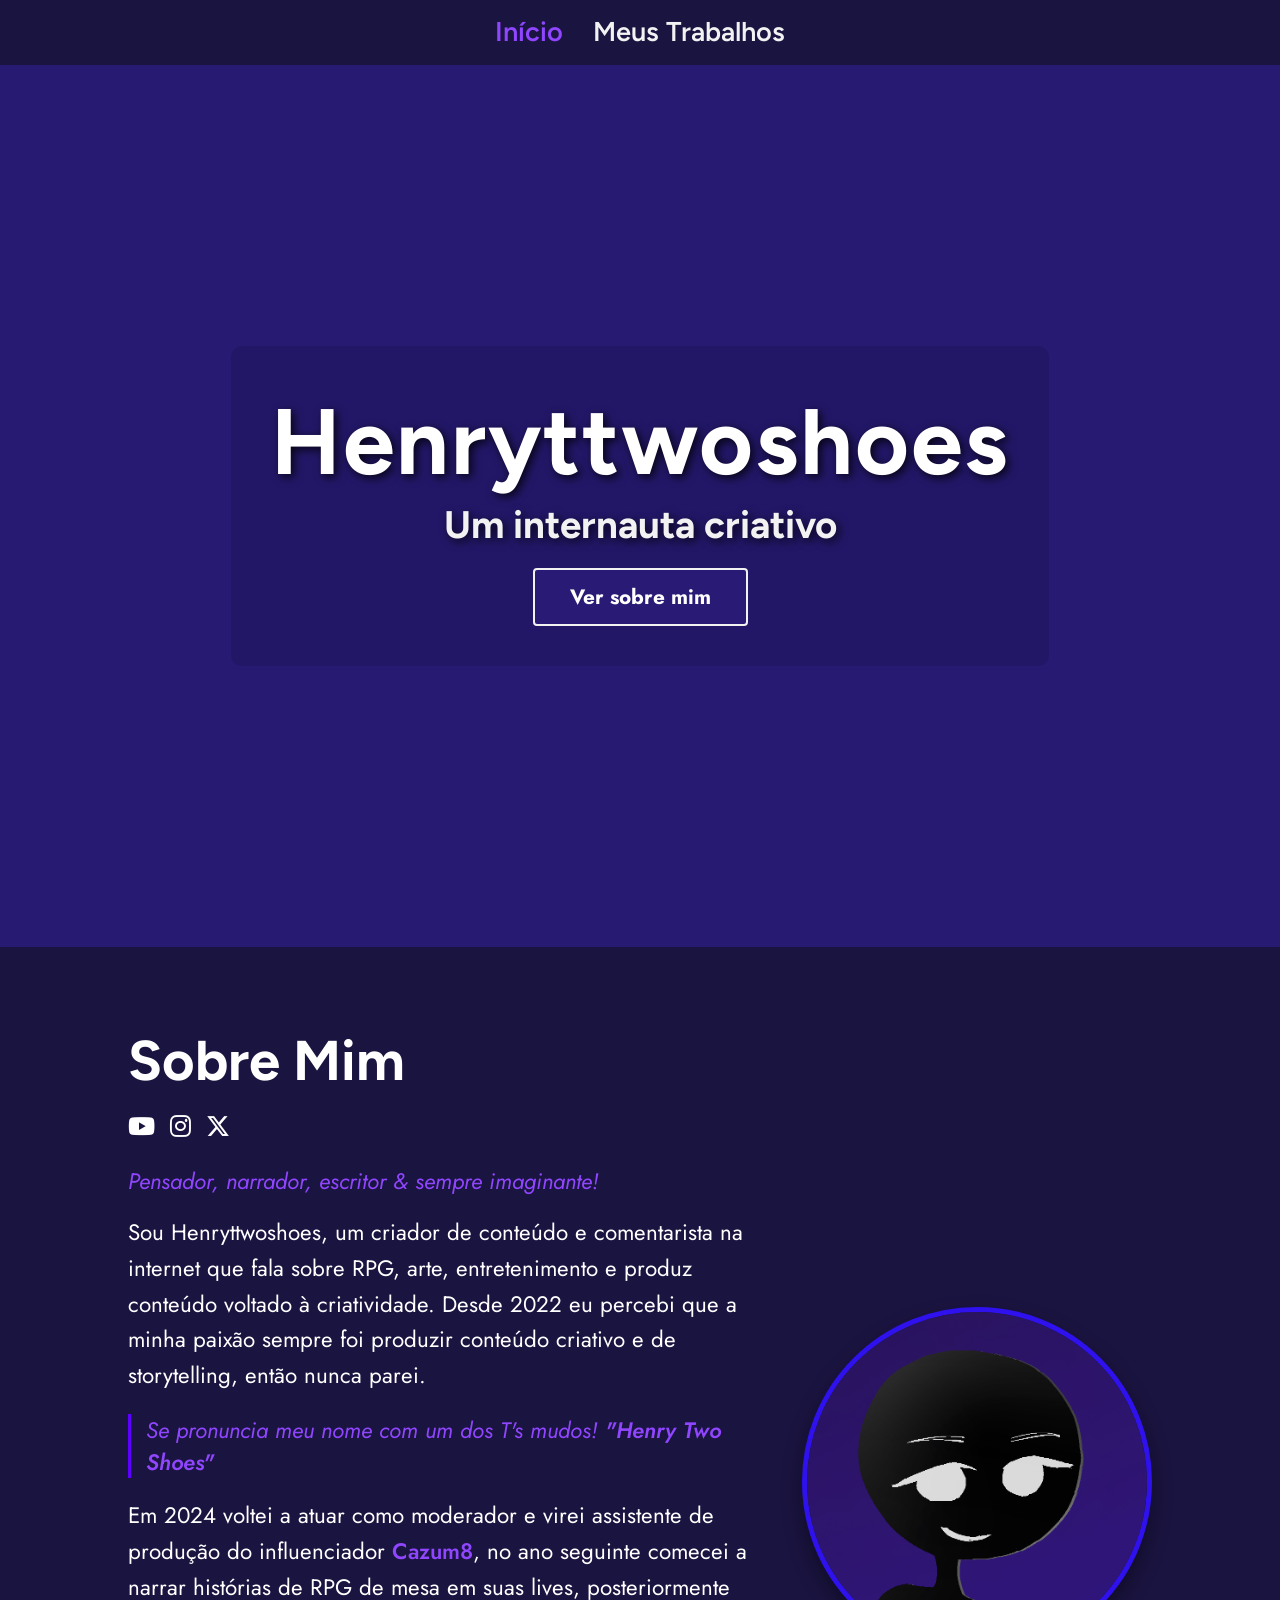
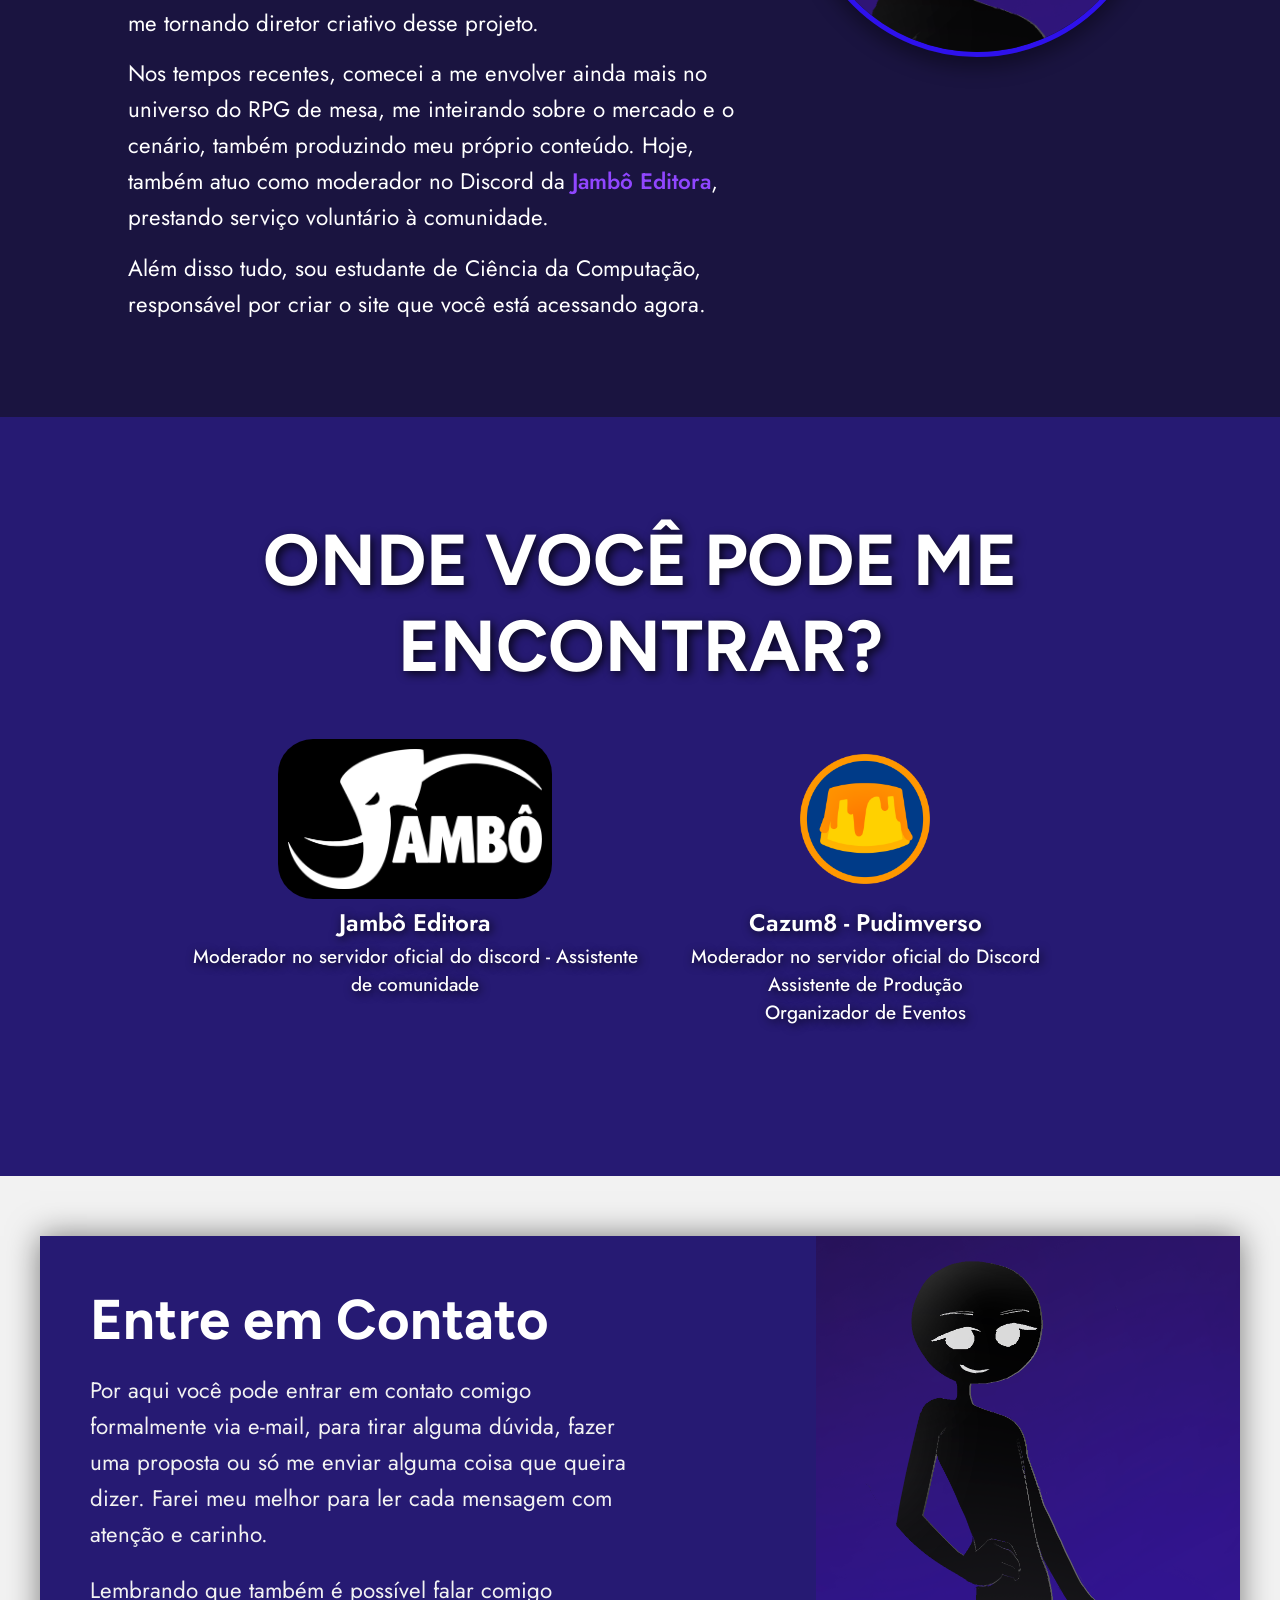
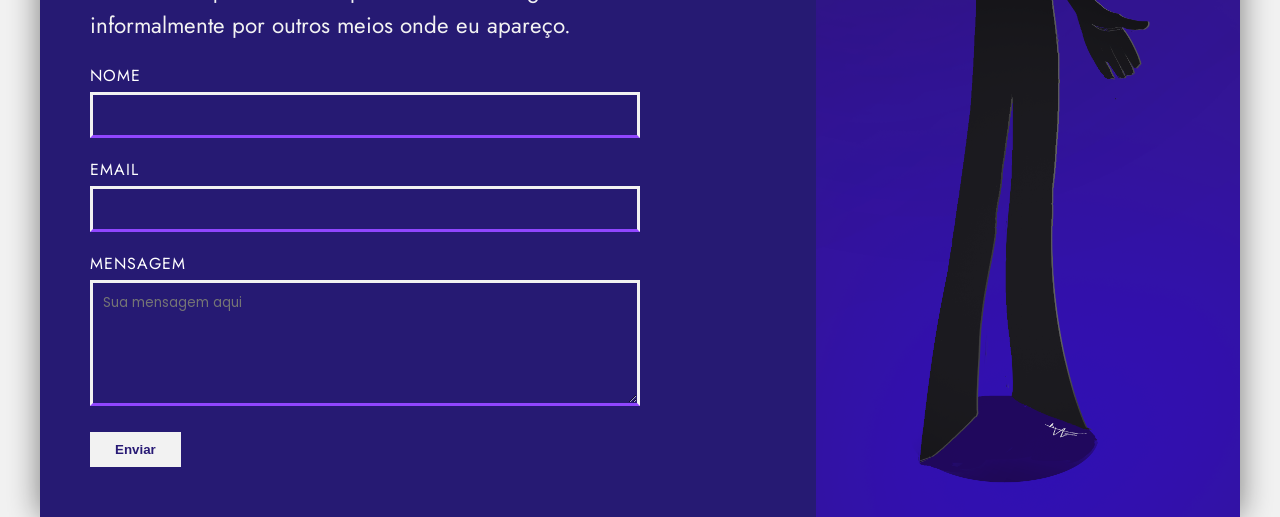
==== index.html @ 30820146 "contribuição do dia, coisas estão indo" ====
<!DOCTYPE html>
<html lang="pt-BR">
<head>
    <meta charset="UTF-8">
    <meta name="viewport" content="width=device-width, initial-scale=1.0">
    <title>Henryttwoshoes</title>
    <link rel="stylesheet" href="https://cdnjs.cloudflare.com/ajax/libs/font-awesome/6.6.0/css/all.min.css">
    <link rel="shortcut icon" href="estilos/imagens/favicon/favicon.ico" type="image/x-icon">
    <link rel="stylesheet" href="estilos/style-index.css">
    <link rel="preconnect" href="https://fonts.googleapis.com">
    <link rel="preconnect" href="https://fonts.gstatic.com" crossorigin>
    <link href="https://fonts.googleapis.com/css2?family=Cinzel:wght@500;700&family=Poppins:wght@300;400;600&display=swap" rel="stylesheet">
    
</head>
<body>
    <header class="navbar">
        <nav>
            <ul>
                <li><a href="index.html" class="active">Início</a></li>
                <li><a href="trabalhos.html">Meus Trabalhos</a></li>
                <!-- <li><a href="#">RPG</a></li> -->
            </ul>
        </nav>
    </header>

    <section class="hero-section">
        <div class="hero-content">
            <h1 class="main-title">Henryttwoshoes</h1>
            <h2 class="descricaoeu">Um internauta criativo</h2>
            <a href="#about" class="cta-button" onclick="scrollToSection1(event)">Ver sobre mim</a>
        </div>
    </section>

    
    <section class="about-section" id="about">
        <!-- <div class="banner-decor left-banners">
            <div class="banner-item red-gold"></div>
            <div class="banner-item gold"></div>
        </div> -->

        <div class="about-container">
            <div class="about-text">
                <h2>Sobre Mim</h2>
                
                <div class="social-icons">
                    <a href="https://www.youtube.com/@Henryttwoshoes2" target="_blank"><i class="fa-brands fa-youtube"></i></a>
                    <a href="https://www.instagram.com/henryttwoshoes/" target="_blank"><i class="fa-brands fa-instagram"></i></a>
                    <a href="https://x.com/henryttwoshoes" target="_blank"><i class="fa-brands fa-x-twitter"></i></a>
                </div>

                <p class="subtitle">Pensador, narrador, escritor & sempre imaginante!</p>
                <p>Sou Henryttwoshoes, um criador de conteúdo e comentarista na internet que fala sobre RPG, arte, entretenimento e produz conteúdo voltado à criatividade. Desde 2022 eu percebi que a minha paixão sempre foi produzir conteúdo criativo e de storytelling, então nunca parei.</p>
                <blockquote class="reviews">
                    Se pronuncia meu nome com um dos T's mudos! <strong>"Henry Two Shoes"</strong>
                </blockquote>
                <p>Em 2024 voltei a atuar como moderador e virei assistente de produção do influenciador <a href="https://x.com/Cazum8Videos" target="_blank"><strong>Cazum8</strong></a>, no ano seguinte comecei a narrar histórias de RPG de mesa em suas lives, posteriormente me tornando diretor criativo desse projeto.</p>
                <p>Nos tempos recentes, comecei a me envolver ainda mais no universo do RPG de mesa, me inteirando sobre o mercado e o cenário, também produzindo meu próprio conteúdo. Hoje, também atuo como moderador no Discord da <a href="https://x.com/jamboeditora" target="_blank"><strong>Jambô Editora</strong></a>, prestando serviço voluntário à comunidade.</p>
                <p>Além disso tudo, sou estudante de Ciência da Computação, responsável por criar o site que você está acessando agora.</p>

            </div>

            <div class="about-image">
                <div class="profile-circle">
                    <img src="estilos/imagens/minha foto bolinha.png" alt="Avatar do Gorila">
                </div>
            </div>
        </div>

        <!-- <div class="banner-decor right-banners">
            <div class="banner-item green"></div>
            <div class="banner-item blue"></div>
        </div> -->
    </section>

    <section class="where-to-find">
        <h2>ONDE VOCÊ PODE ME ENCONTRAR?</h2>
        <div class="associados">


            <!-- CARD DA JAMBÔ -->
            <div class="card-associado">
                <div class="associado-img">
                    <img src="estilos/imagens/associados/3DeT-logo-jambo.png" alt="" style="background-color: black; padding: 10px; border-radius: 35px;">
                </div>
                
                <div class="associado-info">
                    <h3>Jambô Editora</h3>
                    <p>Moderador no servidor oficial do discord - Assistente de comunidade</p>
                </div>
            </div>

            <!-- CARD CAZUM8(PUDIMVERSO) -->
            <div class="card-associado">
                <div class="associado-img">
                    <img src="estilos/imagens/associados/Logo Cazum8.png" alt="" >
                </div>
                
                <div class="associado-info">
                    <h3>Cazum8 - Pudimverso</h3>
                    <p>Moderador no servidor oficial do Discord <br> Assistente de Produção <br>Organizador de Eventos</p>
                </div>
            </div>
            
        </div>
    </section>

    <section class="contact-section">
        <div class="contact-container">
            <div class="contact-form-wrapper">
                <h2>Entre em Contato</h2>
                <p>Por aqui você pode entrar em contato comigo formalmente via e-mail, para tirar alguma dúvida, fazer uma proposta ou só me enviar alguma coisa que queira dizer. Farei meu melhor para ler cada mensagem com atenção e carinho.</p>
                
                <p>Lembrando que também é possível falar comigo informalmente por outros meios onde eu apareço.<br></p>
                <!-- <address class="po-box">
                    <strong>Gorilla of Destiny,</strong><br>
                    61 Bridge Street<br>
                    Kingston<br>
                    HR5 3DJ
                </address> -->

                <form class="contact-form" action="https://api.web3forms.com/submit" method="POST">
                    <input type="hidden" name="access_key" value="36f643bf-e078-46cb-bc10-8b3d074c72fb">
                    <div class="form-group">
                        <label for="name">Nome</label>
                        <input type="text" id="name" name="name" required>
                    </div>
                    <div class="form-group">
                        <label for="email">Email</label>
                        <input type="email" id="email" name="email" required>
                    </div>
                    <div class="form-group">
                        <label for="message">Mensagem</label>
                        <textarea id="message" name="message" rows="5" placeholder="Sua mensagem aqui" required></textarea>
                    </div>
                    <button type="submit" class="submit-btn">Enviar</button>
                </form>
            </div>

            <div class="contact-image-side"></div>
        </div>
    </section>
    <script src="Programação/home.js"></script>

</body>
</html>
---- estilos/style-index.css ----
/* Reset básico e configurações de fontes */
@import url(support.css);



* {
    margin: 0;
    padding: 0;
    box-sizing: border-box;
}

body {
    font-family: 'Jost', sans-serif;
    background-color: var(--cor4); /* Cor roxa/vinho escura de fundo */
    color: #ffffff;
    overflow-x: hidden;
}

h2 {
    font-family: 'Figtree', sans-serif;
}

/* 1. Navbar Estilizada */
.navbar {
    background-color: var(--cor4);
    padding: 15px 0;
    border-bottom: 2px solid var(--cor4);
    position: sticky;
    top: 0;
    z-index: 1000;
}

.navbar nav ul {
    display: flex;
    justify-content: center;
    align-items: center;
    list-style: none;
    gap: 30px;
}

.navbar nav ul li a {
    color: var(--cor1);
    text-decoration: none;
    font-size: 1.7rem;
    font-weight: 600;
    transition: color 0.3s;
    font-family: 'Figtree', serif;
}

.navbar nav ul li a:hover, 
.navbar nav ul li a.active {
    color: var(--corDestaque); /* Tom amarelado/dourado ativo */
}

.cart-icon {
    position: relative;
}

.cart-icon span {
    background-color: #ffca36;
    color: #000;
    font-size: 10px;
    padding: 2px 6px;
    border-radius: 50%;
    position: absolute;
    top: -10px;
    right: -15px;
}

/* 2. Hero / Banner Section */
.hero-section {
    background-color: var(--cor5);
    background-size: cover;
    height: 98dvh;
    display: flex;
    justify-content: center;
    align-items: center;
    text-align: center;
    position: relative;
}

.hero-content {
    background: rgba(0, 0, 0, 0.1);
    padding: 40px;
    border-radius: 10px;
}

.main-title {
    font-family: 'Figtree', serif;
    font-size: 5.8rem;
    color: #ffffff;
    text-shadow: 3px 3px 10px rgba(0, 0, 0, 0.8);
    margin-bottom: 5px;
    letter-spacing: 2px;
}

.descricaoeu{
    margin-bottom: 20px;
    font-size: 2.4rem;
    color: var(--cor1);
    text-shadow: 3px 3px 10px rgba(0, 0, 0, 0.8)
}

.cta-button {
    display: inline-block;
    background-color: var(--cor3);
    color: #ffffff;
    padding: 12px 35px;
    text-decoration: none;
    border: 2px solid var(--cor1);
    font-size: 1.3rem;
    font-weight: bold;
    border-radius: 4px;
    transition: all 0.3s ease;
}

.cta-button:hover {
    background-color: var(--cor1);
    color: var(--cor3)
}

/* 3. About Section */
.about-section {
    background-color: var(--cor4);
    padding: 80px 10%;
    position: relative;
    display: flex;
    justify-content: space-between;
    align-items: center;

    & a, a > strong {
        text-decoration: none;
        transition: color 0.3s
    }

    
}

.about-section a:hover > strong:hover  {
    color: var(--cor1);
    
}

.about-container {
    display: flex;
    align-items: center;
    gap: 50px;
    z-index: 2;
}

.about-text {
    flex: 1;

}

.about-text h2 {
    font-family: 'Figtree', serif;
    font-size: 3.5rem;
    margin-bottom: 15px;
}

.social-icons {
    margin-bottom: 20px;
    display: flex;
    gap: 15px;
}

.social-icons a {
    color: #ffffff;
    font-size: 24px;
    transition: color 0.3s;
}

.social-icons a:hover {
    color: var(--corDestaque);
}

.subtitle {
    font-style: italic;
    color: var(--corDestaque);
    margin-bottom: 15px;
}

.about-text p {
    line-height: 1.6;
    margin-bottom: 15px;
    font-size: 1.4rem;
}

.reviews {
    border-left: 3px solid var(--corDestaque2);
    padding-left: 15px;
    margin: 20px 0;
    font-style: italic;
    color: var(--corDestaque);
    font-size: 1.4rem;
}

/* Perfil Circular */
.about-image {
    flex: 0 0 300px;
}

.profile-circle {
    width: 350px;
    height: 350px;
    border-radius: 50%;
    border: 5px solid #2e11ed;
    overflow: hidden;
    box-shadow: 0 10px 20px rgba(0,0,0,0.4);
}

.profile-circle img {
    width: 100%;
    height: 100%;
    object-fit: cover;
}

/* Elementos visuais das bandeiras laterais (conforme imagens) */
.banner-decor {
    position: absolute;
    top: 0;
    height: 150px;
    display: flex;
    gap: 10px;
}
.left-banners { left: 20px; }
.right-banners { right: 20px; }

.banner-item {
    width: 40px;
    height: 120px;
    background-color: #ccc;
    border-bottom-left-radius: 20px;
    border-bottom-right-radius: 20px;
    opacity: 0.7;
}
.red-gold { background: linear-gradient(#b81d24, #dda15e); }
.gold { background: #dda15e; }
.green { background: #606c38; }
.blue { background: #0077b6; }


/* 4. Contact Section */
.contact-section {
    background-color: var(--cor1); /* Cor rosa claro de transição no fundo externo */
    padding: 60px 0 0 0;
}

.contact-container {
    display: flex;
    background-color: var(--cor5); /* Caixa interna volta ao vinho */
    max-width: 1200px;
    margin: 0 auto;
    box-shadow: 0 0 30px rgba(0,0,0,0.5);
}

.contact-form-wrapper {
    flex: 1;
    padding: 50px;
}

.contact-form-wrapper h2 {
    font-family: 'Figtree', serif;
    font-size: 3.5rem;
    margin-bottom: 20px;
}



.contact-form-wrapper p, .po-box {
    font-size: 1.4rem;
    line-height: 1.6;
    margin-bottom: 20px;
    color: var(--cor1);
}

.po-box {
    display: block;
    font-style: normal;
    background: rgba(0, 0, 0, 0.2);
    padding: 15px;
    border-radius: 5px;
}

/* Inputs do Form */
.form-group {
    margin-bottom: 20px;
}

.form-group label {
    display: block;
    font-size: 1.rem;
    margin-bottom: 5px;
    text-transform: uppercase;
    letter-spacing: 1px;
}

.form-group input, .form-group textarea {
    width: 100%;
    background-color: transparent;
    border: 3px solid var(--cor1);
    border-bottom: 3px solid var(--corDestaque);
    padding: 10px;
    color: #fff;
    font-family: 'Poppins', sans-serif;
}

.form-group input:focus, .form-group textarea:focus {
    outline: none;
    border-color: var(--corDestaque);
    background-color: rgba(255, 255, 255, 0.05);
}

.submit-btn {
    background-color: var(--cor1);
    color: var(--cor3);
    border: none;
    padding: 10px 25px;
    font-weight: bold;
    cursor: pointer;
    transition: background 0.3s;
}

.submit-btn:hover {
    background-color: #fff;
}

/* Imagem lateral direita no formulário */
.contact-image-side {
    flex: 1;
    background: url('imagens/henry_foda.png') no-repeat right center; /* Troque pela imagem do castelo */
    background-size: contain;
}




.where-to-find {
    background-color: var(--cor5);
    padding: 100px 10%;
    padding-bottom: 150px;
    justify-content: center;
    align-items: center;
    text-align: center;
    position: relative;

    & h2 {
        font-family: 'Figtree', serif;
        font-size: 4.5rem;
        margin-bottom: 50px;
        text-shadow: 3px 3px 10px rgba(0, 0, 0, 0.8);
    }
}

.associados {
    display: flex;
    flex-wrap: wrap;
    flex-direction: row;
    justify-content: center;
    align-items: flex-start;
    

    & .card-associado {
        flex: 0 1 450px;
    }

    & .associado-img {
        max-width: 300px;
        max-height: 200px;
        margin: auto;

        & img {
            max-width: 100%;
            max-height: 160px;
            
        }

    }
    
}

.associado-info {
    text-shadow: 2px 2px 10px rgba(0, 0, 0, 0.8);;
        & h3 {
            font-size: 1.5rem;
            font-weight: 600;
        }

        & p {
            font-size: 1.2rem;
            margin-top: 2px;
            font-weight: 450;
        }
    }



    /* Responsividade Básica */
@media (max-width: 768px) {
    .about-container, .contact-container {
        flex-direction: column;
    }
    .main-title {
        font-size: 2.5rem;
    }
    .contact-image-side {
        height: 300px;
    }

    .navbar ul {
        padding: 5px;

    }

    .banner-decor { display: none; }

    .profile-circle {
    width: 300px;
    height: 300px;
    border-radius: 50%;
    border: 5px solid #2e11ed;
    overflow: hidden;
    box-shadow: 0 10px 20px rgba(0,0,0,0.4);
    }



    .where-to-find {
    background-color: var(--cor5);
    padding: 80px 10%;
    justify-content: center;
    align-items: center;
    text-align: center;
    position: relative;

    & h2 {
        font-family: 'Figtree', serif;
        margin-top: 5px;
        font-size: 2.1rem;
        margin-bottom: 15px;
        text-shadow: 3px 3px 10px rgba(0, 0, 0, 0.8);
    }

    & p {
        margin: 0 10%;
    }
}

.associados {
    display: flex;
    flex-wrap: wrap;
    flex-direction: column;
    justify-content: center;
    align-items: center;

    & .card-associado {
        flex: 1 1 100px;
        margin: 15px 0 ;
    }

    & .associado-img {
        max-width: 300px;
        margin: auto;

        & img {
            max-width: 100%;
            max-height: 160px;
            
        }

    }
    
}
}
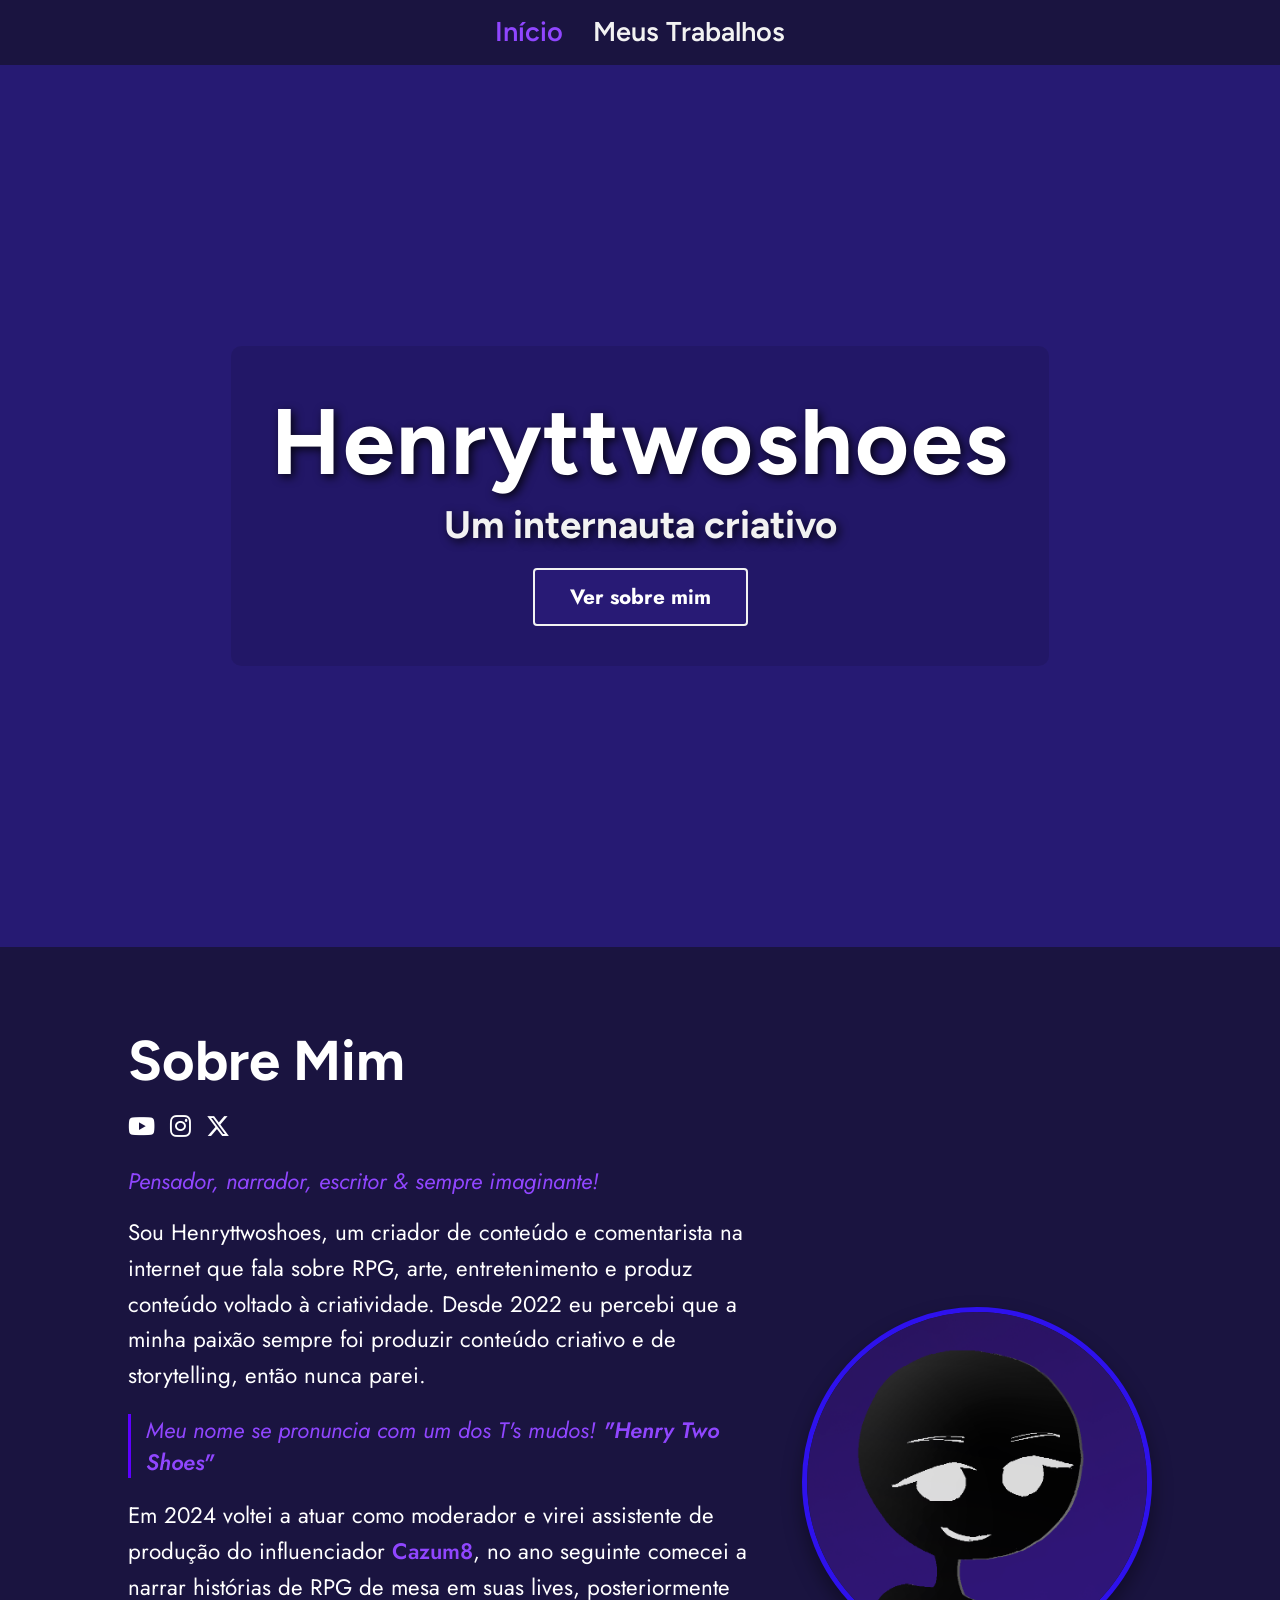
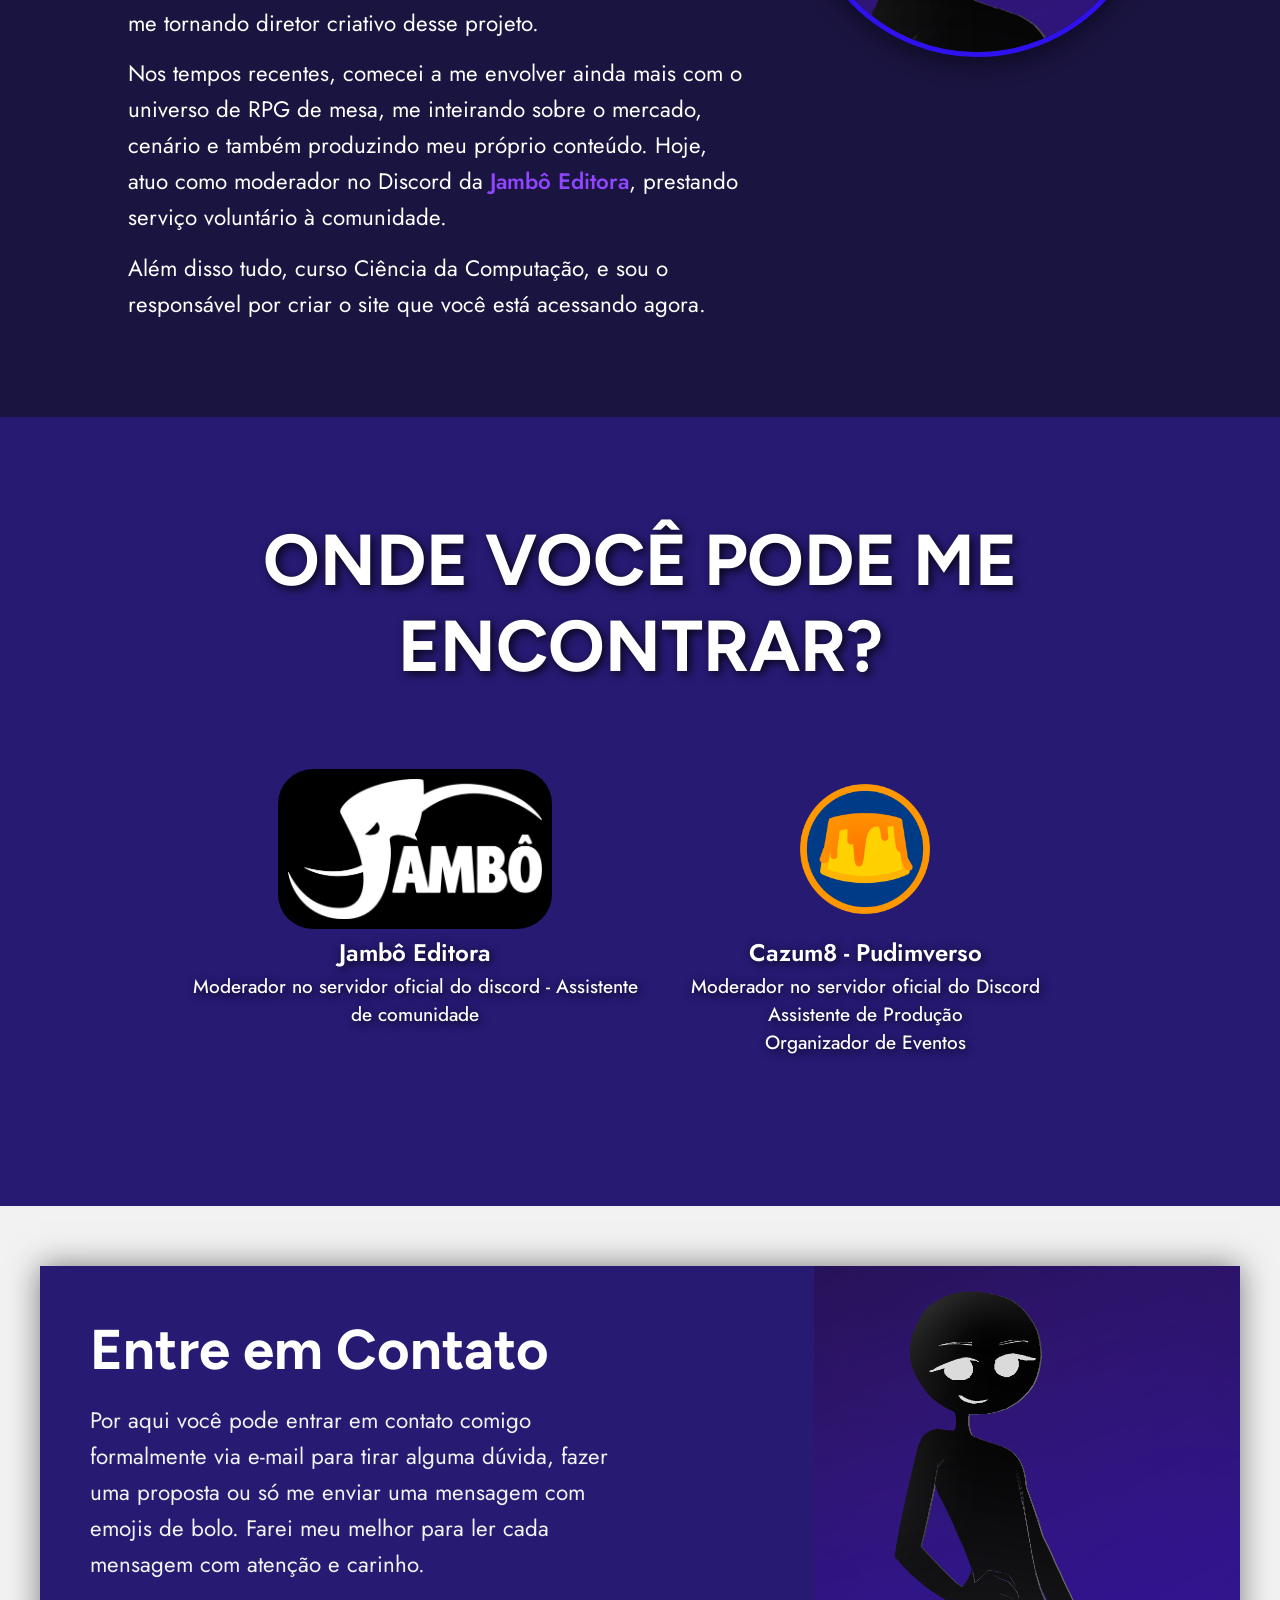
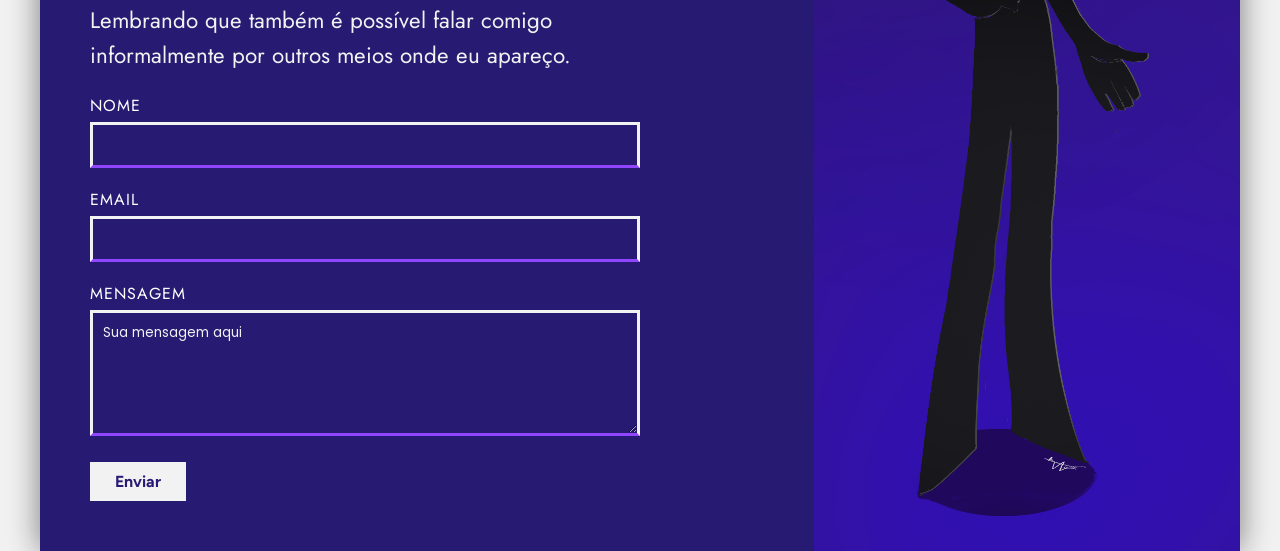
==== commit b43b470f: "agora sim são os últimos ajustes do dia" ====
--- a/index.html
+++ b/index.html
@@ -49,13 +49,13 @@
                 </div>
 
                 <p class="subtitle">Pensador, narrador, escritor & sempre imaginante!</p>
-                <p>Sou Henryttwoshoes, um criador de conteúdo e comentarista na internet que fala sobre RPG, arte, entretenimento e produz conteúdo voltado à criatividade. Desde 2022 eu percebi que a minha paixão sempre foi produzir conteúdo criativo e de storytelling, então nunca parei.</p>
+                <p>Sou Henryttwoshoes, um criador de conteúdo e comentarista na internet que fala sobre RPG, arte, entretenimento e     produz conteúdo voltado à criatividade. Desde 2022 eu percebi que a minha paixão sempre foi produzir conteúdo criativo e de storytelling, então nunca parei.</p>
                 <blockquote class="reviews">
-                    Se pronuncia meu nome com um dos T's mudos! <strong>"Henry Two Shoes"</strong>
+                    Meu nome se pronuncia com um dos T's mudos! <strong>"Henry Two Shoes"</strong>
                 </blockquote>
                 <p>Em 2024 voltei a atuar como moderador e virei assistente de produção do influenciador <a href="https://x.com/Cazum8Videos" target="_blank"><strong>Cazum8</strong></a>, no ano seguinte comecei a narrar histórias de RPG de mesa em suas lives, posteriormente me tornando diretor criativo desse projeto.</p>
-                <p>Nos tempos recentes, comecei a me envolver ainda mais no universo do RPG de mesa, me inteirando sobre o mercado e o cenário, também produzindo meu próprio conteúdo. Hoje, também atuo como moderador no Discord da <a href="https://x.com/jamboeditora" target="_blank"><strong>Jambô Editora</strong></a>, prestando serviço voluntário à comunidade.</p>
-                <p>Além disso tudo, sou estudante de Ciência da Computação, responsável por criar o site que você está acessando agora.</p>
+                <p>Nos tempos recentes, comecei a me envolver ainda mais com o universo de RPG de mesa, me inteirando sobre o mercado, cenário e também produzindo meu próprio conteúdo. Hoje, atuo como moderador no Discord da <a href="https://x.com/jamboeditora" target="_blank"><strong>Jambô Editora</strong></a>, prestando serviço voluntário à comunidade.</p>
+                <p>Além disso tudo, curso Ciência da Computação, e sou o responsável por criar o site que você está acessando agora.</p>
 
             </div>
 
@@ -108,7 +108,7 @@
         <div class="contact-container">
             <div class="contact-form-wrapper">
                 <h2>Entre em Contato</h2>
-                <p>Por aqui você pode entrar em contato comigo formalmente via e-mail, para tirar alguma dúvida, fazer uma proposta ou só me enviar alguma coisa que queira dizer. Farei meu melhor para ler cada mensagem com atenção e carinho.</p>
+                <p>Por aqui você pode entrar em contato comigo formalmente via e-mail para tirar alguma dúvida, fazer uma proposta ou só me enviar uma mensagem com emojis de bolo. Farei meu melhor para ler cada mensagem com atenção e carinho.</p>
                 
                 <p>Lembrando que também é possível falar comigo informalmente por outros meios onde eu apareço.<br></p>
                 <!-- <address class="po-box">
--- a/estilos/style-index.css
+++ b/estilos/style-index.css
@@ -313,17 +313,25 @@
 }
 
 .submit-btn {
+    font-family: 'Figtree';
+    font-size: 100%;
+
     background-color: var(--cor1);
     color: var(--cor3);
     border: none;
     padding: 10px 25px;
     font-weight: bold;
     cursor: pointer;
-    transition: background 0.3s;
+    transition: background 0.3s, color 0.3s;
 }
 
 .submit-btn:hover {
-    background-color: #fff;
+    background-color: var(--corDestaque);
+    color: var(--cor1);
+}
+
+textarea::placeholder{
+    color: rgb(242, 242, 242);
 }
 
 /* Imagem lateral direita no formulário */
@@ -348,7 +356,7 @@
     & h2 {
         font-family: 'Figtree', serif;
         font-size: 4.5rem;
-        margin-bottom: 50px;
+        margin-bottom: 80px;
         text-shadow: 3px 3px 10px rgba(0, 0, 0, 0.8);
     }
 }
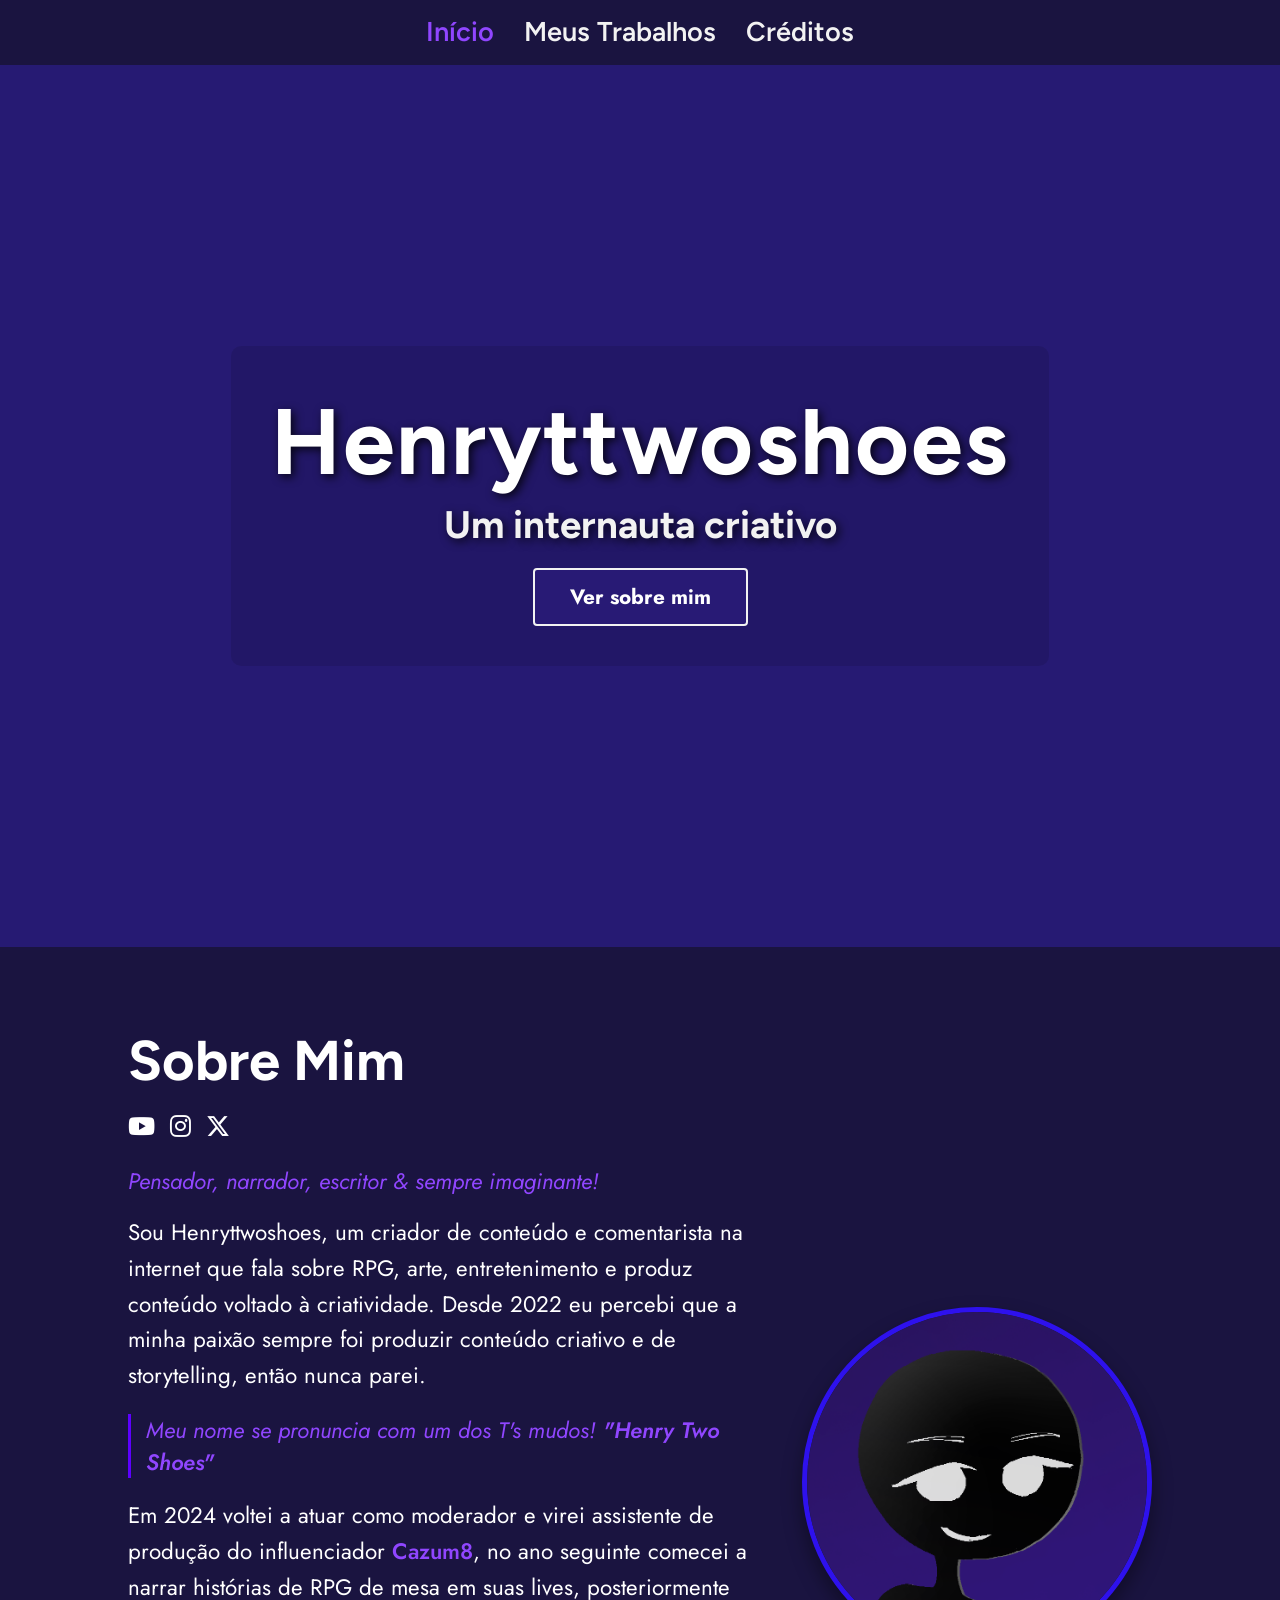
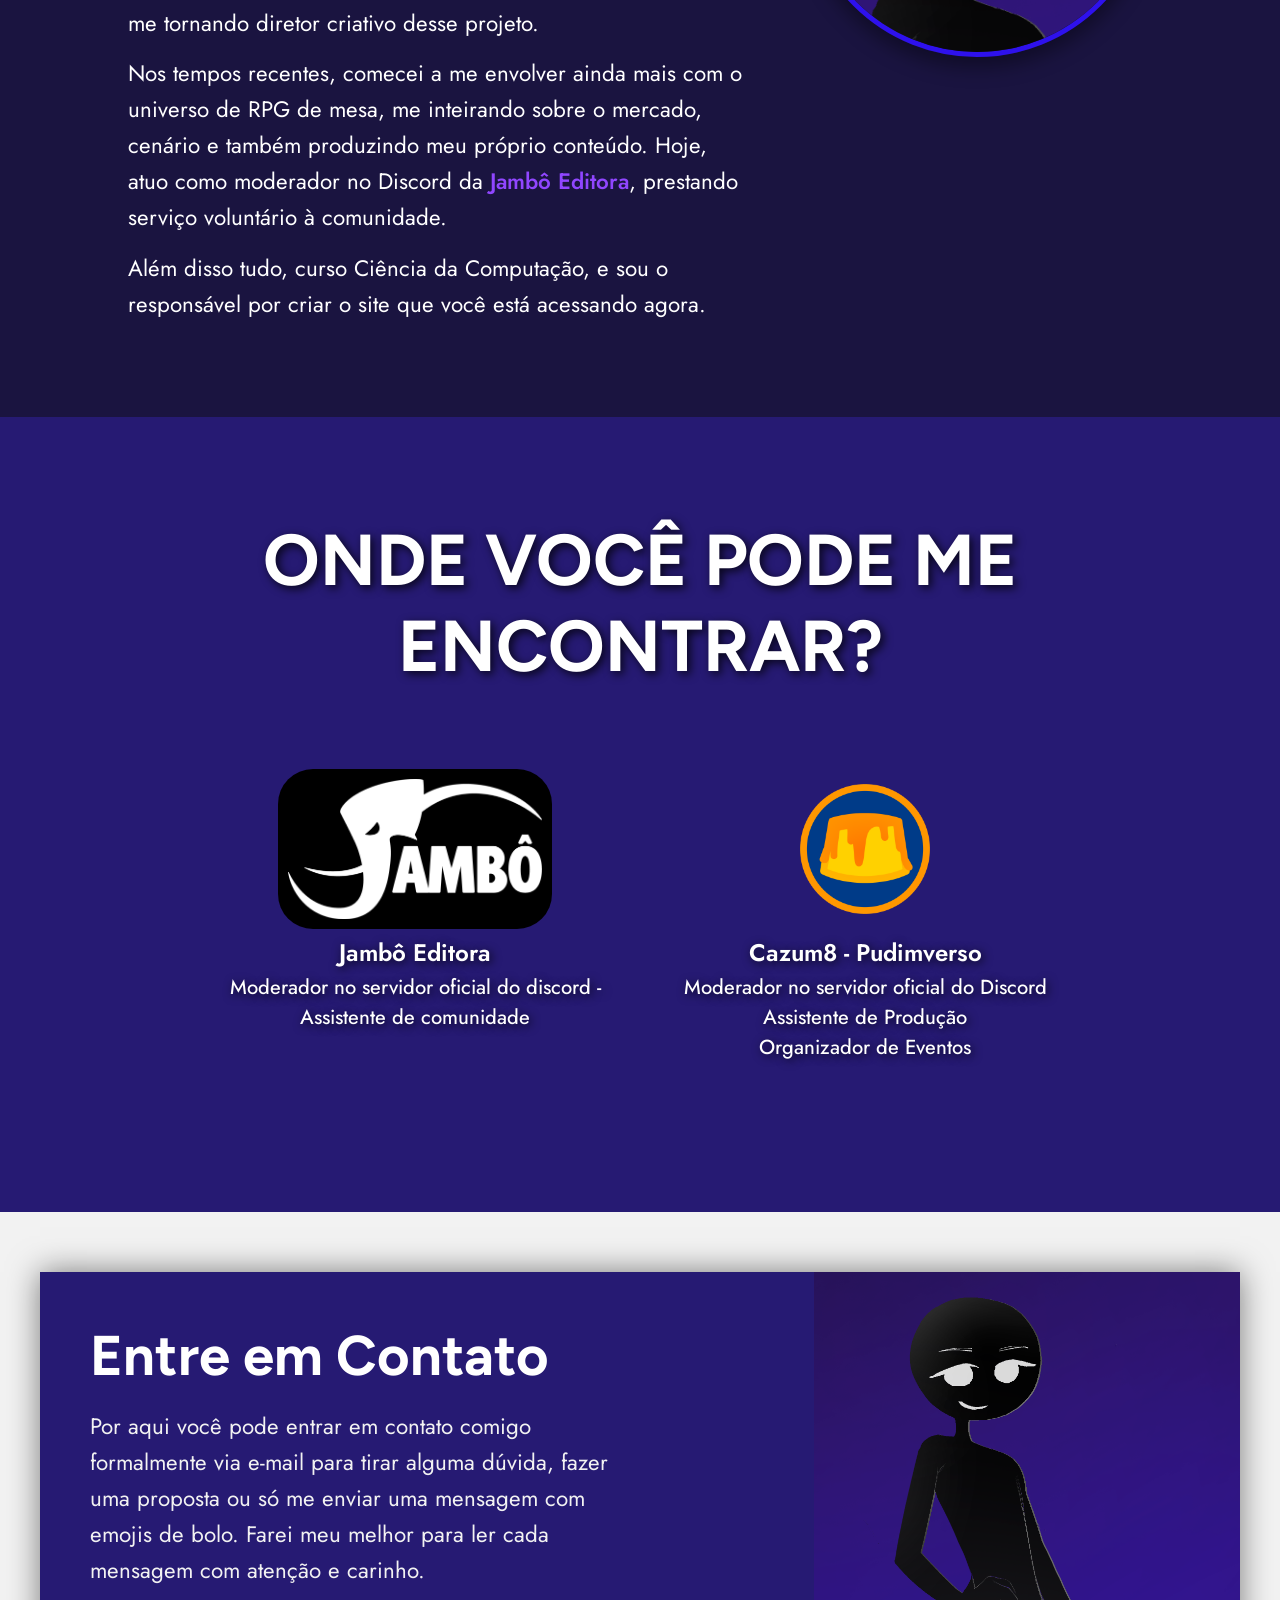
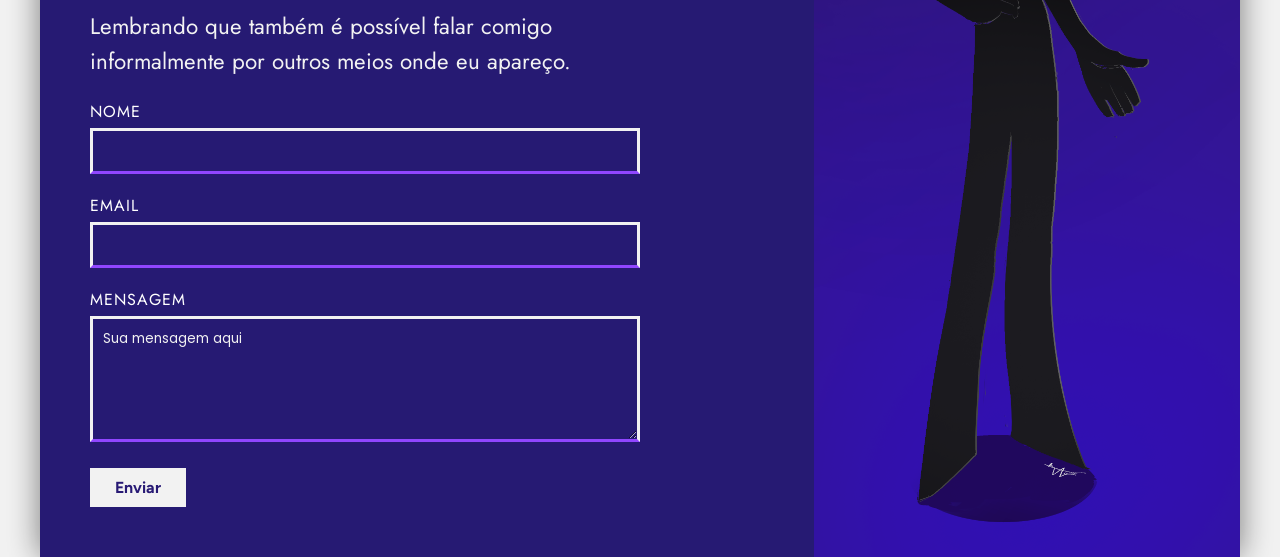
==== commit 0f20c5f5: "rascunhos iniciais" ====
--- a/index.html
+++ b/index.html
@@ -18,7 +18,8 @@
             <ul>
                 <li><a href="index.html" class="active">Início</a></li>
                 <li><a href="trabalhos.html">Meus Trabalhos</a></li>
-                <!-- <li><a href="#">RPG</a></li> -->
+                <li><a href="#">Créditos</a></li>
+                 <!-- <li><a href="#">RPG</a></li> -->
             </ul>
         </nav>
     </header>
--- a/estilos/style-index.css
+++ b/estilos/style-index.css
@@ -396,7 +396,7 @@
         }
 
         & p {
-            font-size: 1.2rem;
+            font-size: 1.27rem;
             margin-top: 2px;
             font-weight: 450;
         }
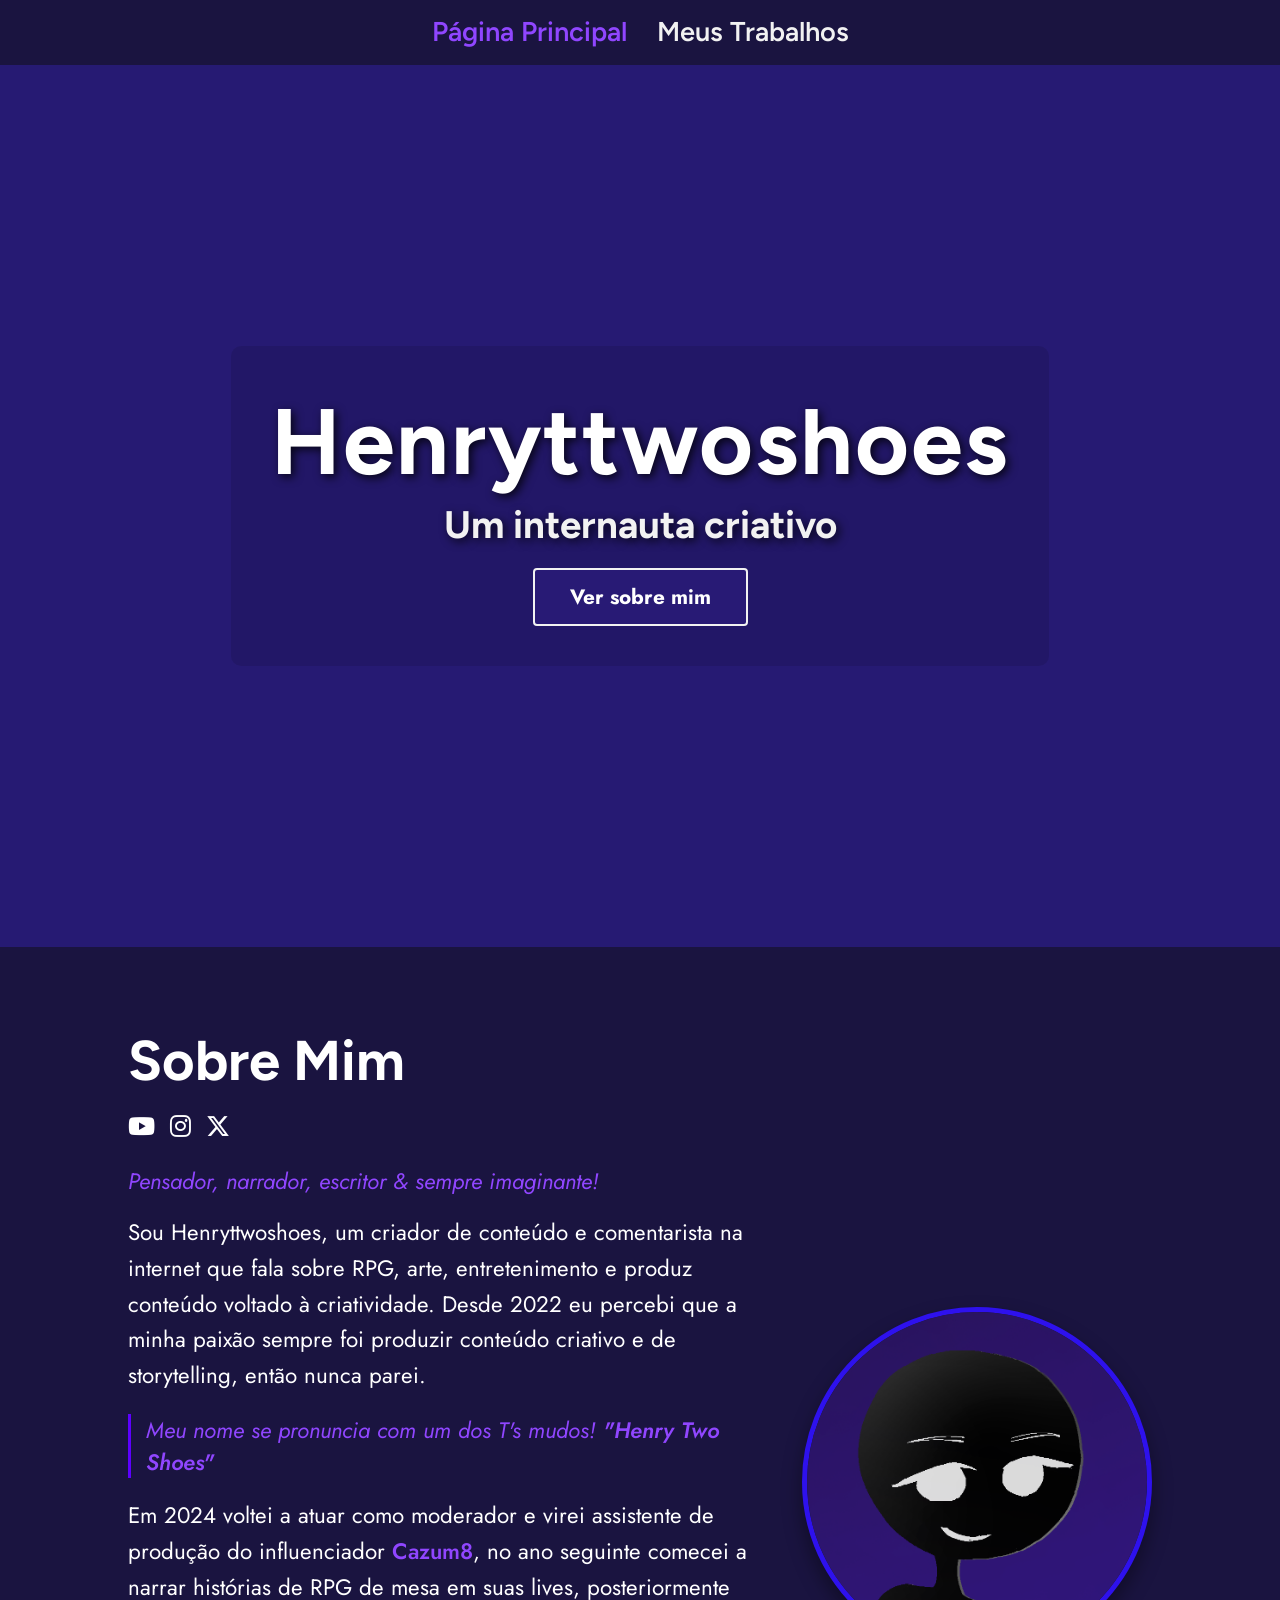
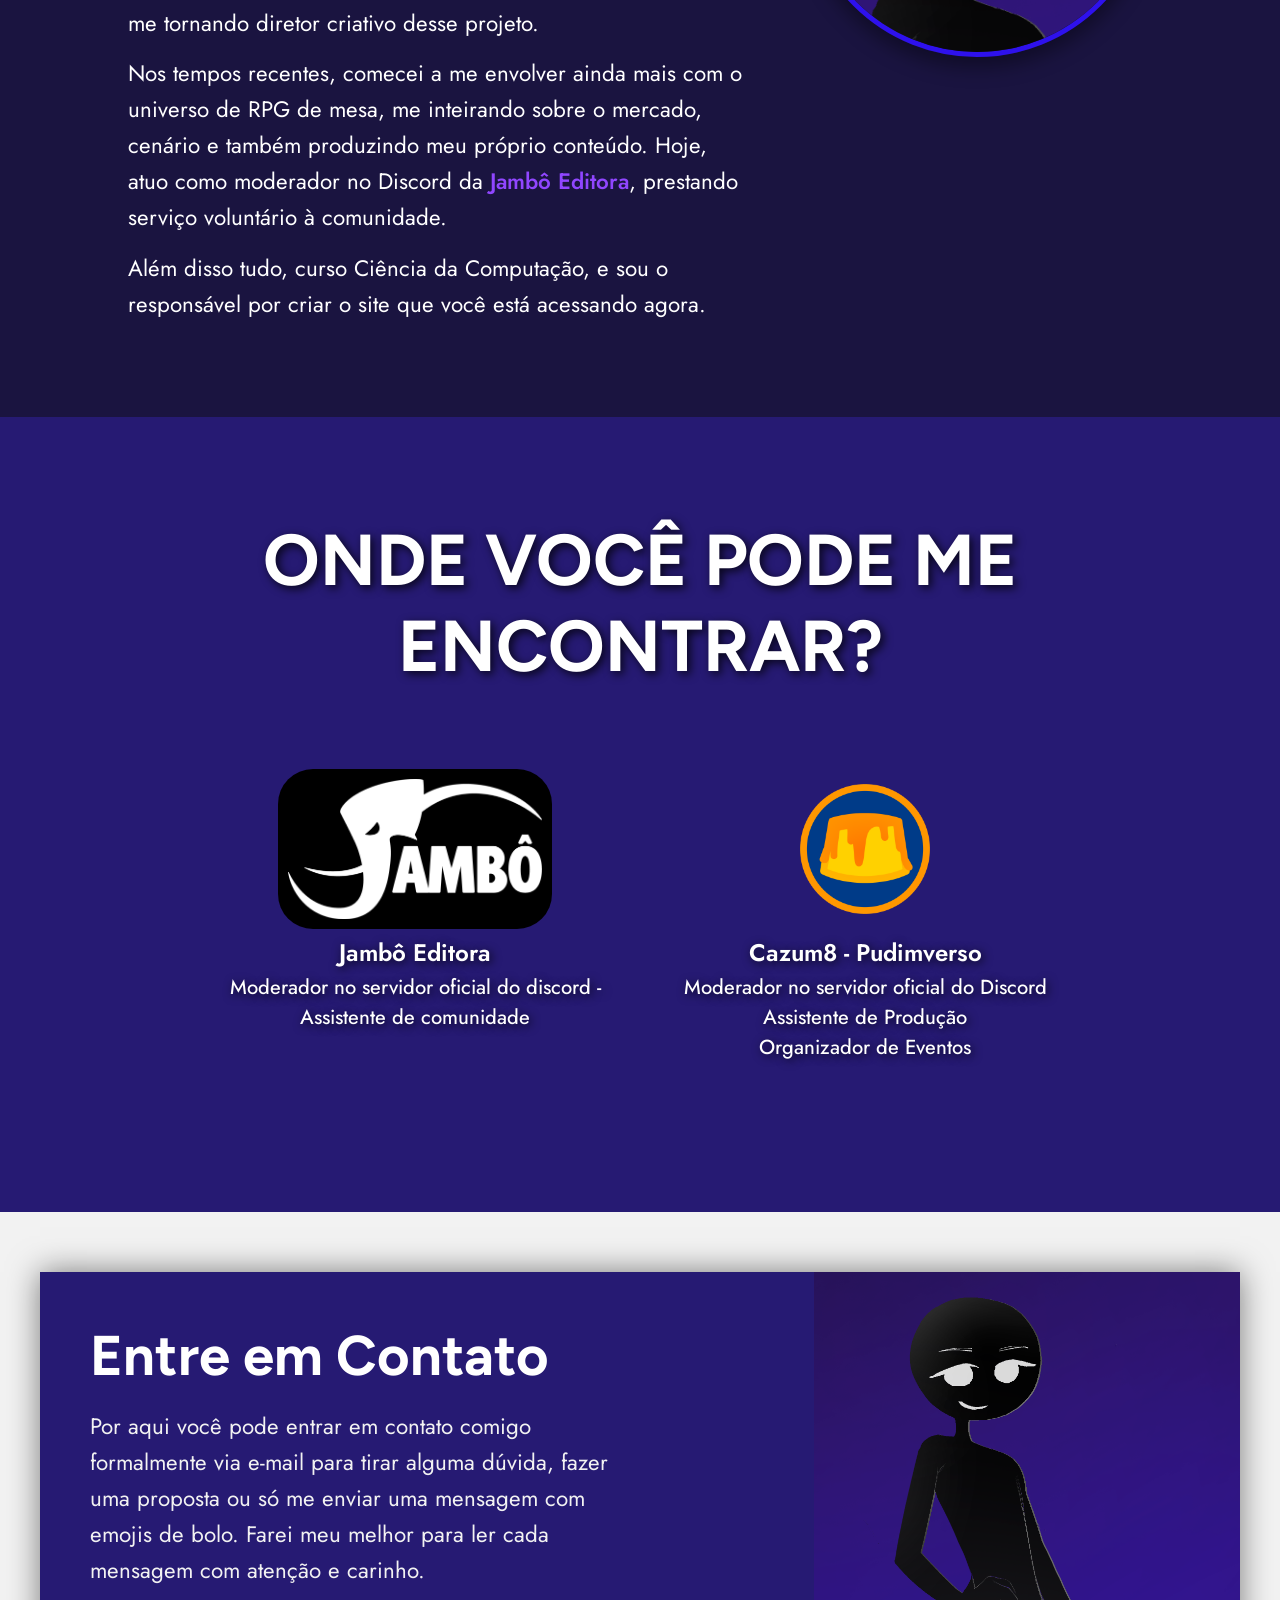
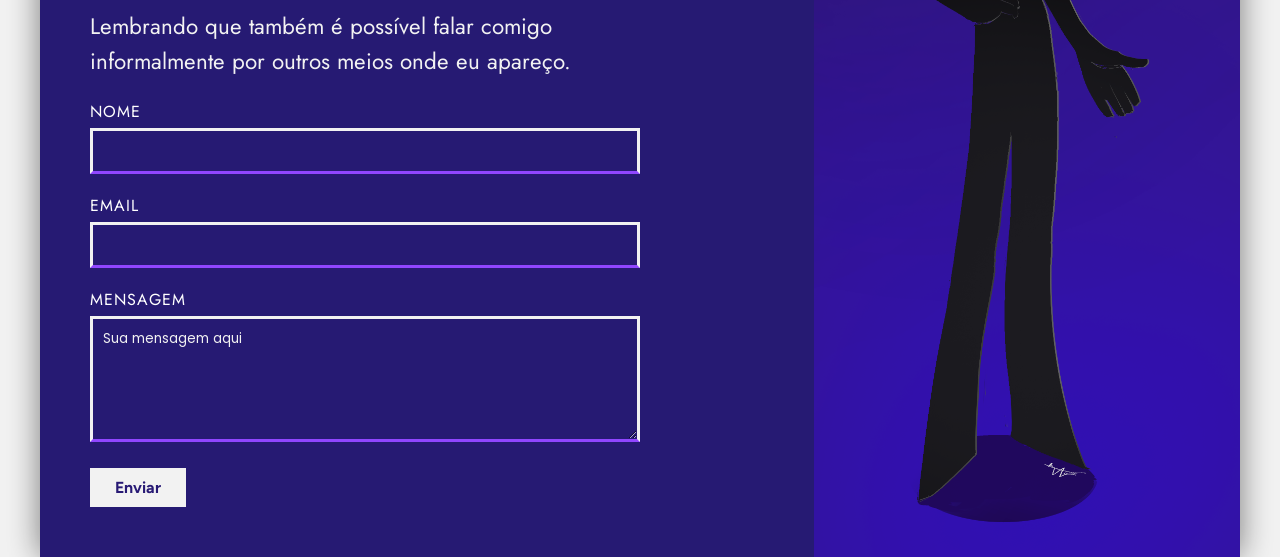
==== commit eece339c: "ajustes finais, acho que o site já está pronto para lançamento eu só preciso ter dinheiro para pagar" ====
--- a/index.html
+++ b/index.html
@@ -16,9 +16,9 @@
     <header class="navbar">
         <nav>
             <ul>
-                <li><a href="index.html" class="active">Início</a></li>
+                <li><a href="index.html" class="active">Página Principal</a></li>
                 <li><a href="trabalhos.html">Meus Trabalhos</a></li>
-                <li><a href="#">Créditos</a></li>
+                <!-- <li><a href="creditos.html">Créditos</a></li> -->
                  <!-- <li><a href="#">RPG</a></li> -->
             </ul>
         </nav>
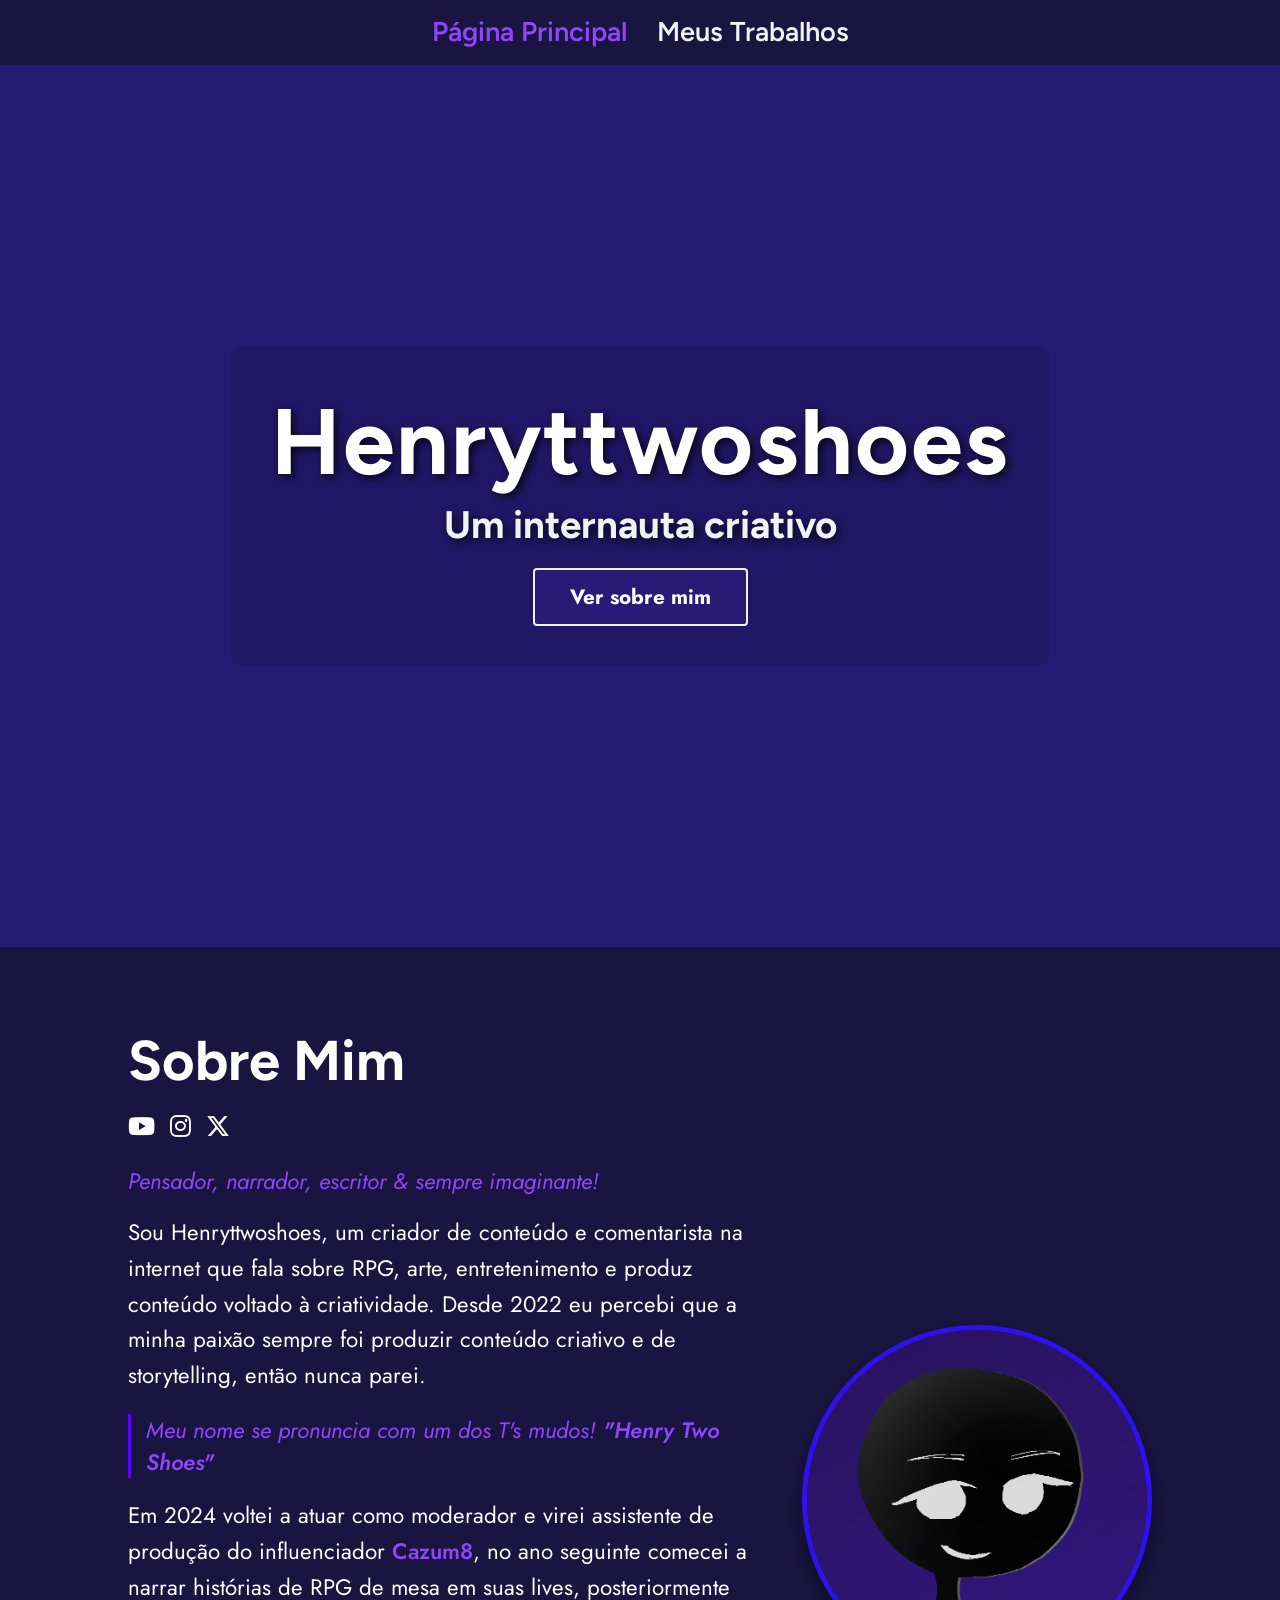
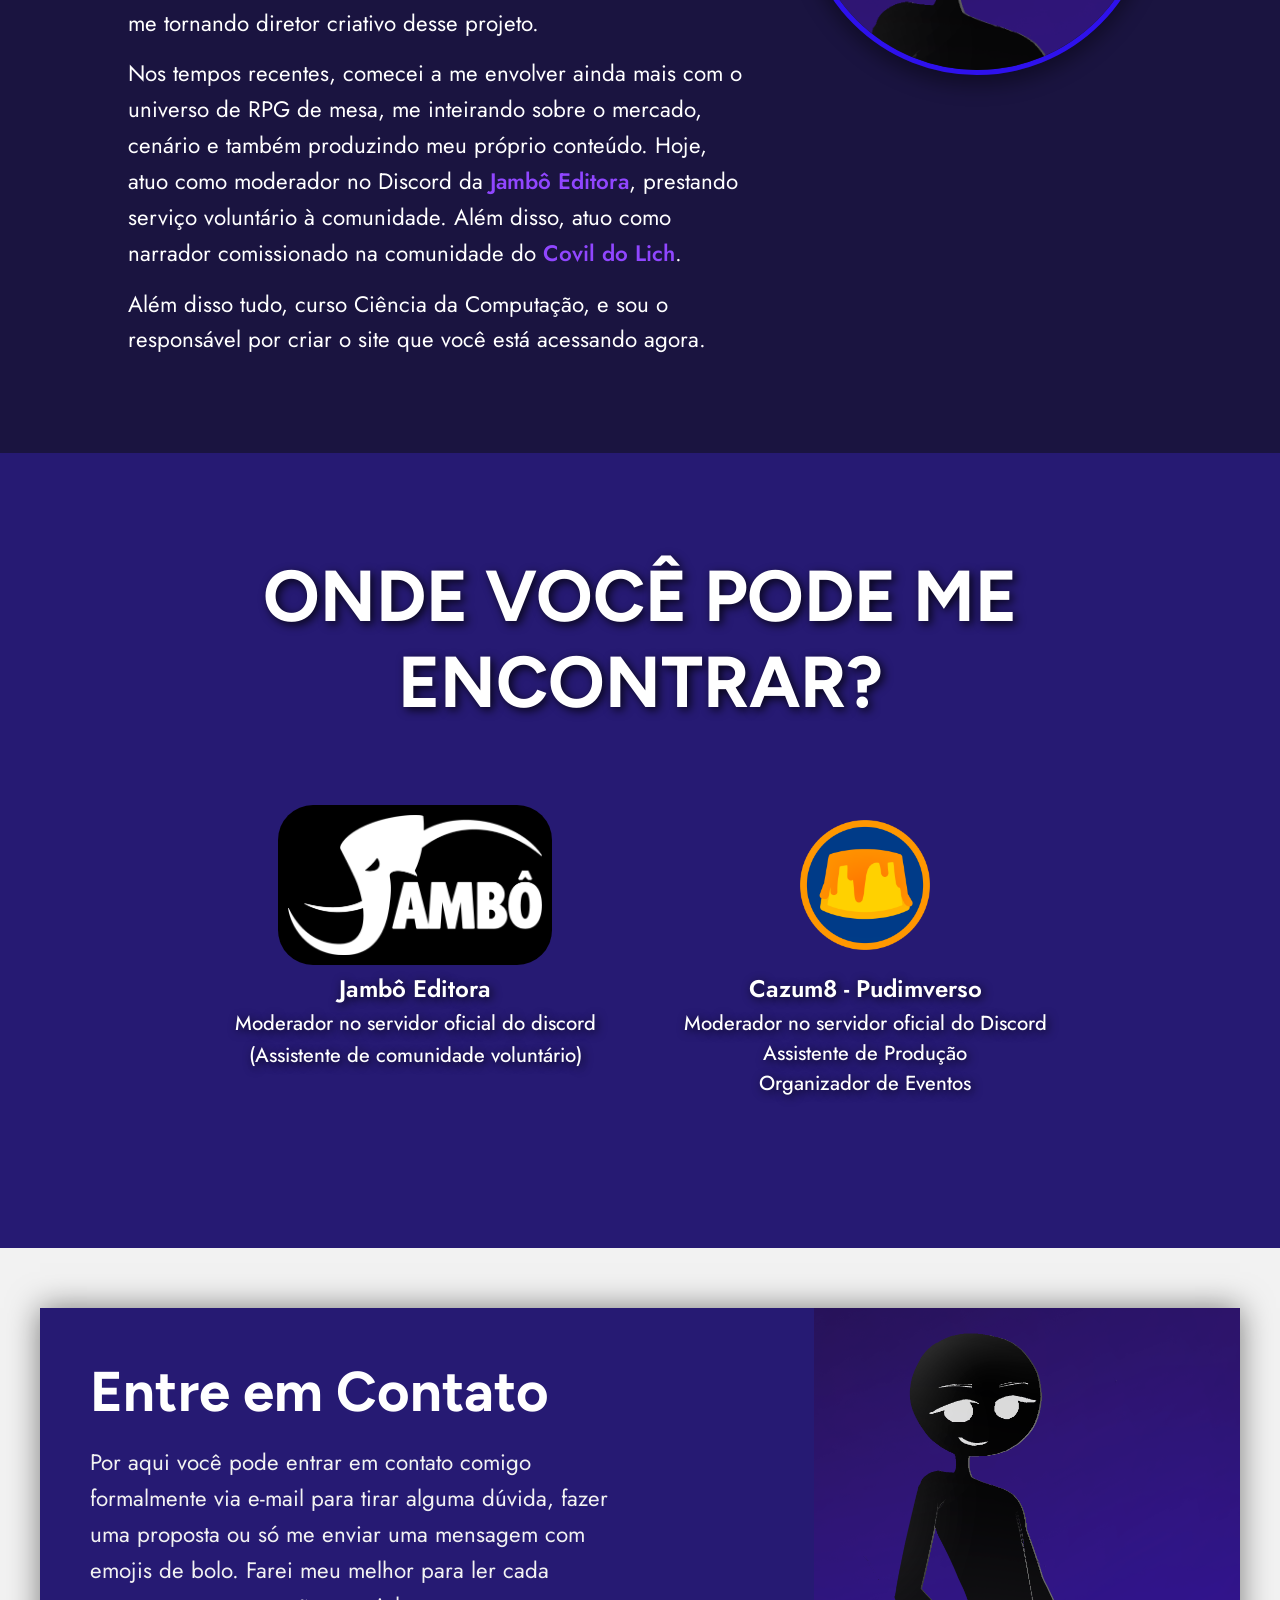
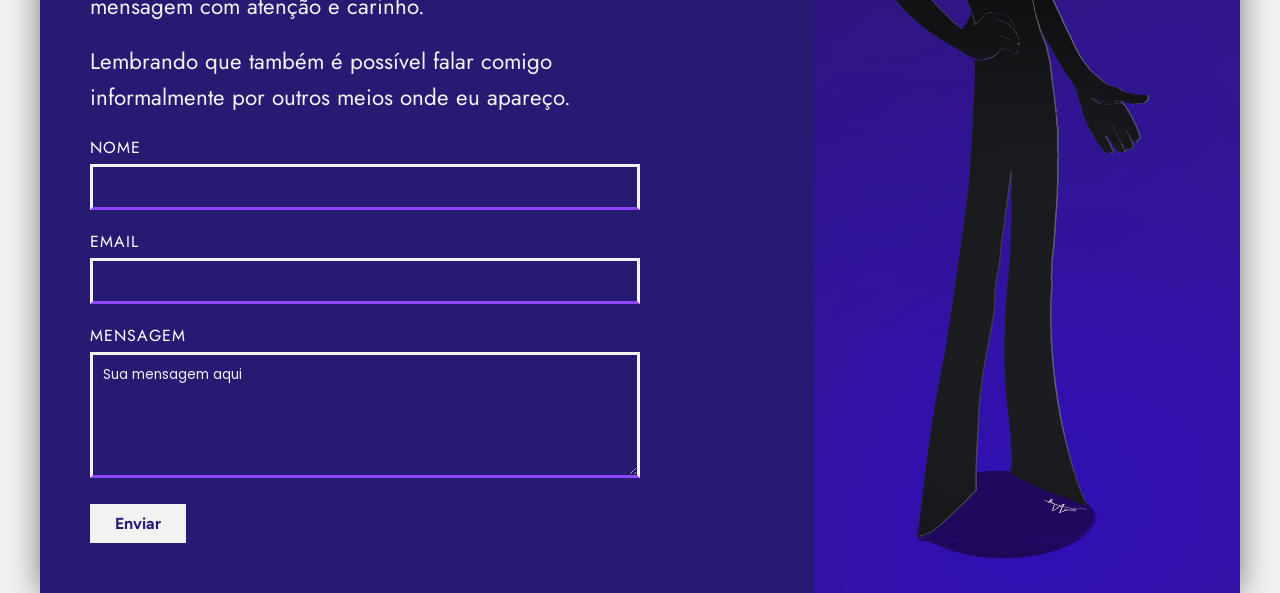
==== commit 66d6ac6c: "começo com os ajustes para a versão de lançamento" ====
--- a/index.html
+++ b/index.html
@@ -55,7 +55,7 @@
                     Meu nome se pronuncia com um dos T's mudos! <strong>"Henry Two Shoes"</strong>
                 </blockquote>
                 <p>Em 2024 voltei a atuar como moderador e virei assistente de produção do influenciador <a href="https://x.com/Cazum8Videos" target="_blank"><strong>Cazum8</strong></a>, no ano seguinte comecei a narrar histórias de RPG de mesa em suas lives, posteriormente me tornando diretor criativo desse projeto.</p>
-                <p>Nos tempos recentes, comecei a me envolver ainda mais com o universo de RPG de mesa, me inteirando sobre o mercado, cenário e também produzindo meu próprio conteúdo. Hoje, atuo como moderador no Discord da <a href="https://x.com/jamboeditora" target="_blank"><strong>Jambô Editora</strong></a>, prestando serviço voluntário à comunidade.</p>
+                <p>Nos tempos recentes, comecei a me envolver ainda mais com o universo de RPG de mesa, me inteirando sobre o mercado, cenário e também produzindo meu próprio conteúdo. Hoje, atuo como moderador no Discord da <a href="https://x.com/jamboeditora" target="_blank"><strong>Jambô Editora</strong></a>, prestando serviço voluntário à comunidade. Além disso, atuo como narrador comissionado na comunidade do <a href="https://covildolich.com" target="_blank"><strong>Covil do Lich</strong></a>.</p>
                 <p>Além disso tudo, curso Ciência da Computação, e sou o responsável por criar o site que você está acessando agora.</p>
 
             </div>
@@ -86,7 +86,8 @@
                 
                 <div class="associado-info">
                     <h3>Jambô Editora</h3>
-                    <p>Moderador no servidor oficial do discord - Assistente de comunidade</p>
+                    <p>Moderador no servidor oficial do discord</p>
+                    <p>(Assistente de comunidade voluntário)</p>
                 </div>
             </div>
 
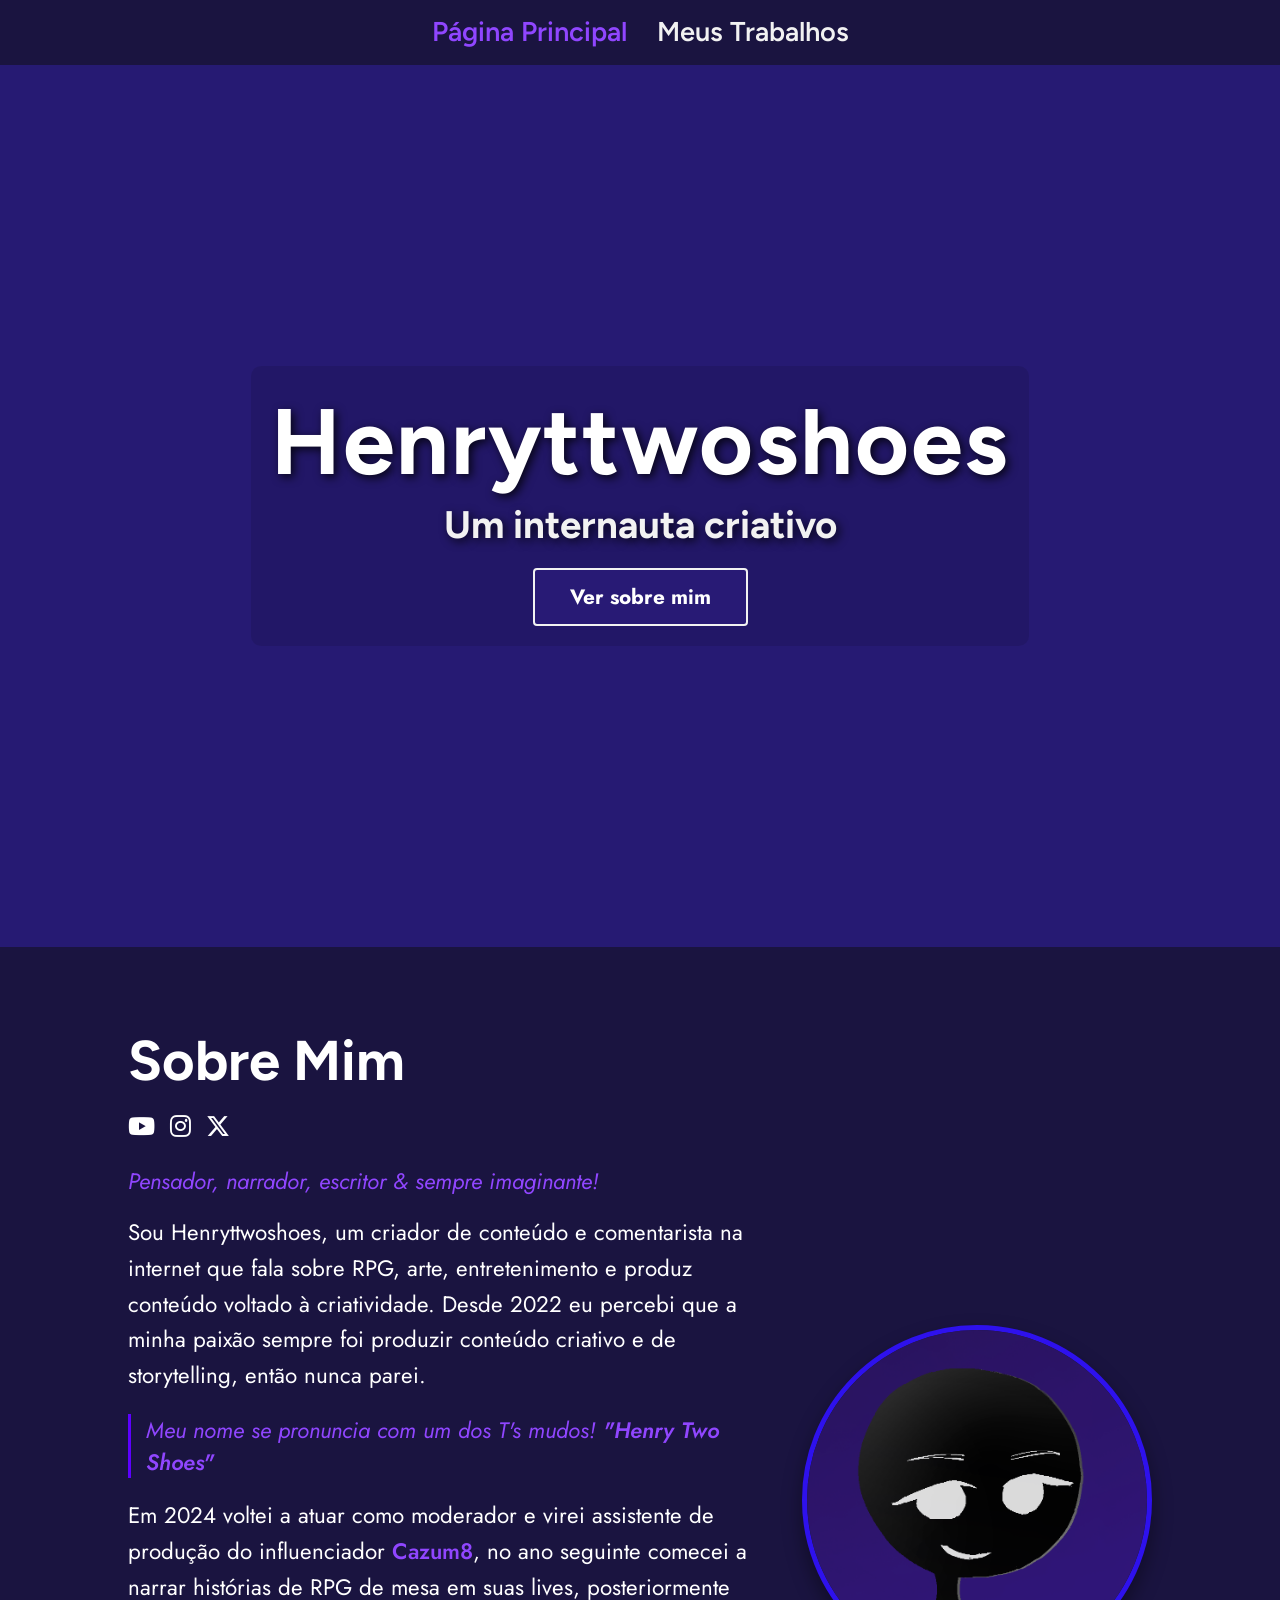
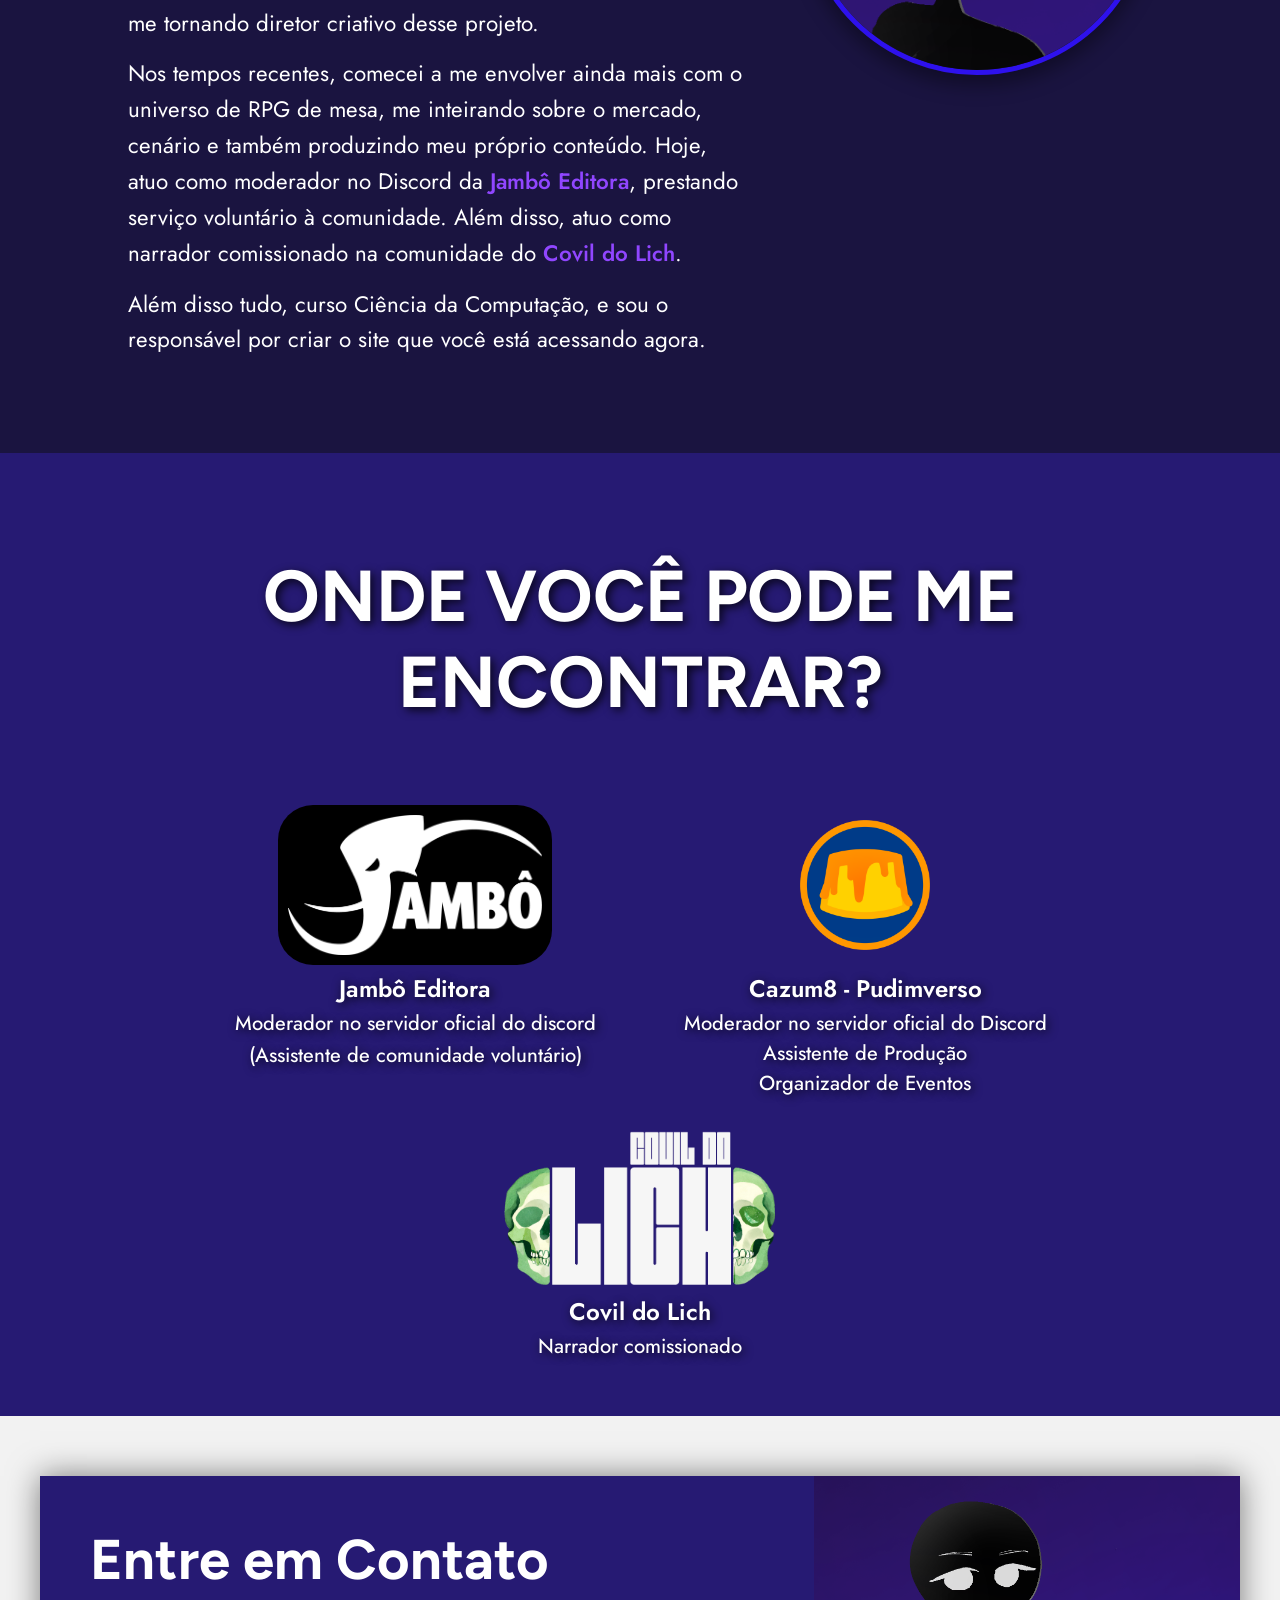
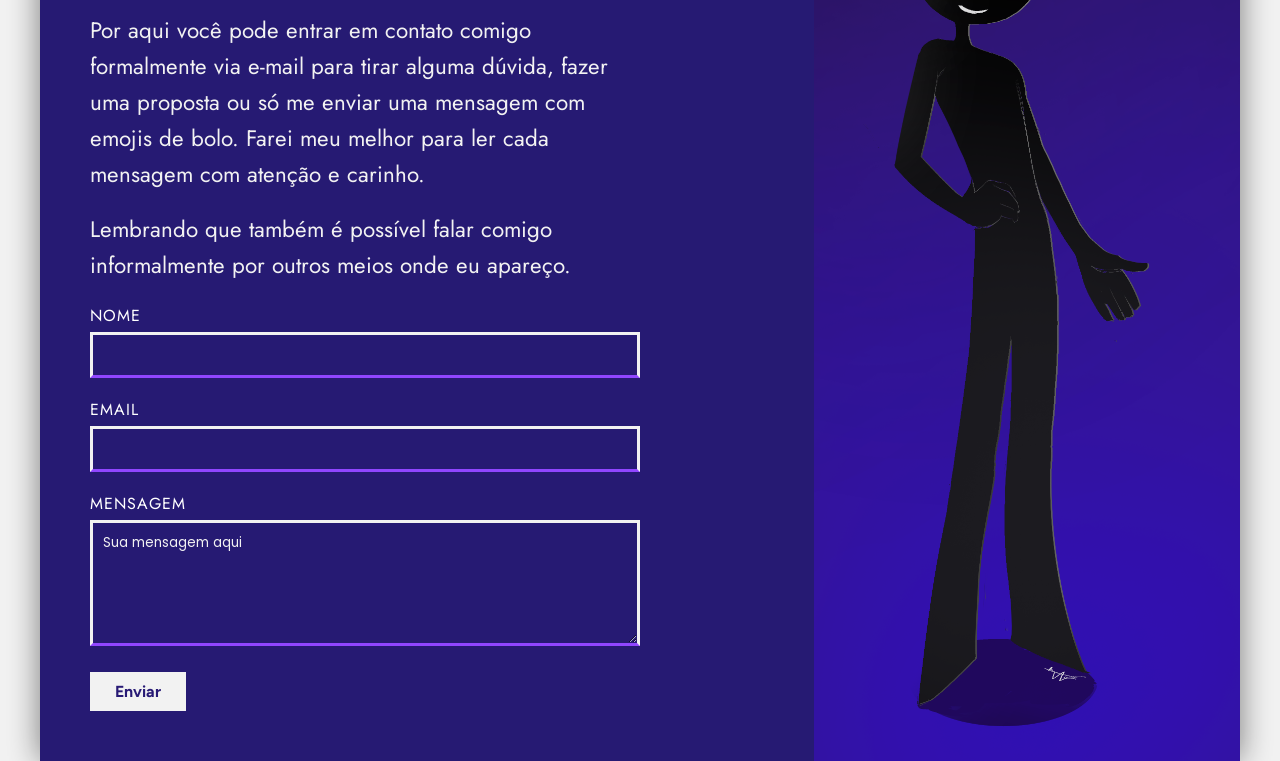
==== commit a05452d3: "nova versão pronta" ====
--- a/index.html
+++ b/index.html
@@ -102,6 +102,18 @@
                     <p>Moderador no servidor oficial do Discord <br> Assistente de Produção <br>Organizador de Eventos</p>
                 </div>
             </div>
+
+            <!-- CARD COVIL DO LICH -->
+            <div class="card-associado">
+                <div class="associado-img">
+                    <img src="estilos/imagens/associados/Covil do Lich logo.png" alt="" >
+                </div>
+                
+                <div class="associado-info">
+                    <h3>Covil do Lich</h3>
+                    <p>Narrador comissionado</p>
+                </div>
+            </div>
             
         </div>
     </section>
--- a/estilos/style-index.css
+++ b/estilos/style-index.css
@@ -81,7 +81,7 @@
 
 .hero-content {
     background: rgba(0, 0, 0, 0.1);
-    padding: 40px;
+    padding: 20px;
     border-radius: 10px;
 }
 
@@ -347,7 +347,7 @@
 .where-to-find {
     background-color: var(--cor5);
     padding: 100px 10%;
-    padding-bottom: 150px;
+    padding-bottom: 25px;
     justify-content: center;
     align-items: center;
     text-align: center;
@@ -390,6 +390,8 @@
 
 .associado-info {
     text-shadow: 2px 2px 10px rgba(0, 0, 0, 0.8);;
+
+    margin-bottom: 30px;
         & h3 {
             font-size: 1.5rem;
             font-weight: 600;
@@ -419,6 +421,18 @@
     .navbar ul {
         padding: 5px;
 
+    }
+
+    .navbar{
+        background-color: var(--cor4);
+    padding: 15px 0;
+    border-bottom: 2px solid var(--cor4);
+    position: sticky;
+    top: 0;
+    z-index: 1000;
+    text-align: center;
+    box-sizing: border-box;
+    margin: auto;
     }
 
     .banner-decor { display: none; }
